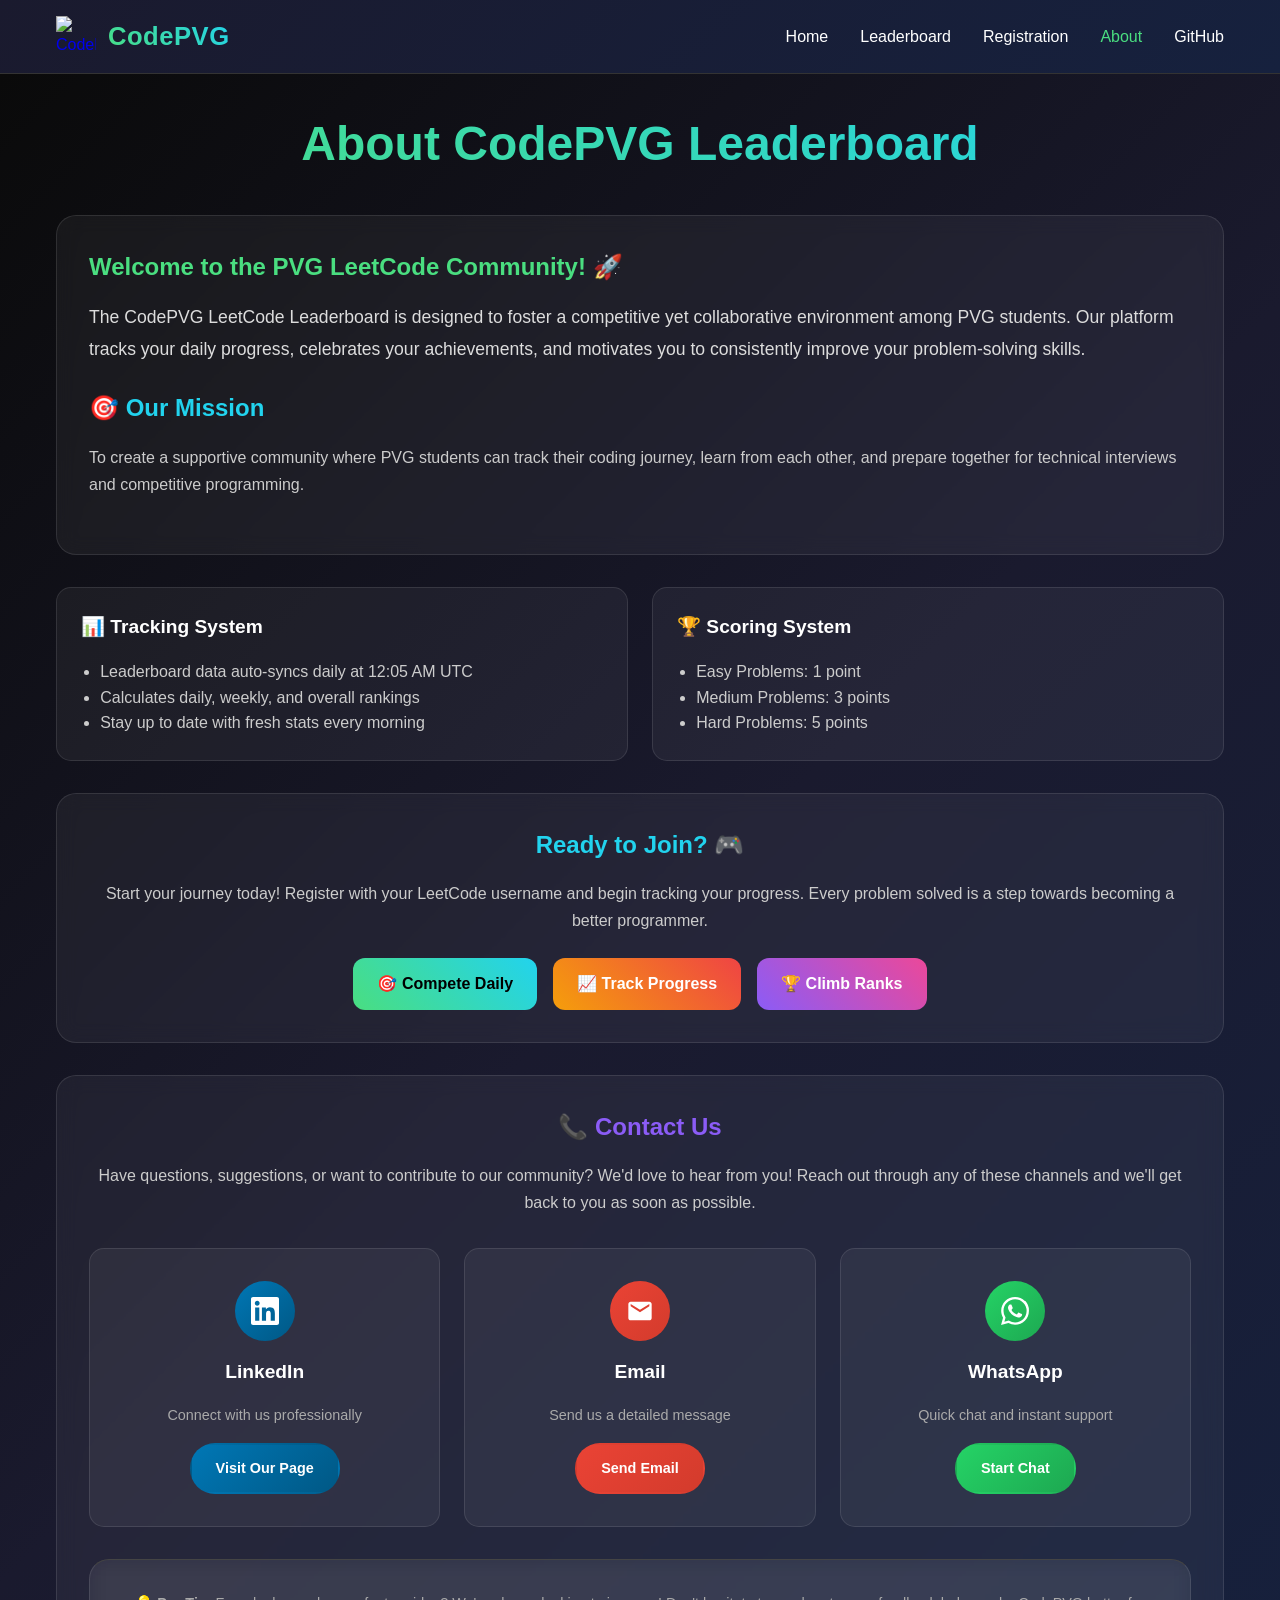
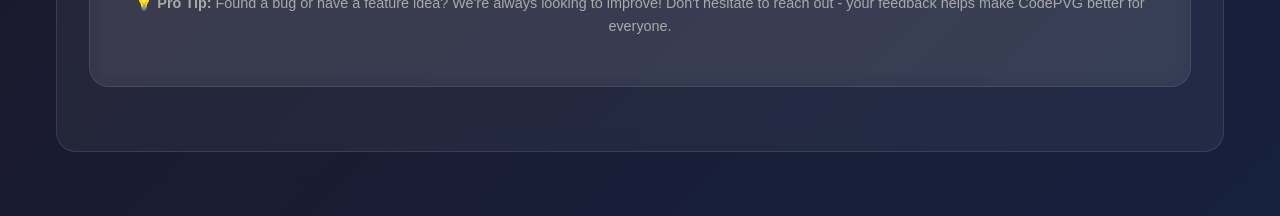
==== frontend/about.html @ daf1b3d1 "Update navbar, using reusable js block" ====
<!DOCTYPE html>
<html lang="en">
<head>
    <meta charset="UTF-8">
    <meta name="viewport" content="width=device-width, initial-scale=1.0">
    <title>About - CodePVG</title>
    <link rel="stylesheet" href="styles/main.css">
    <link rel="icon" type="image/png" href="assets/logo.png">
    <script src="js/navbar.js"></script>
</head>
<body>

    <main class="page">
        <div class="container">
            <h1 class="page-title">About CodePVG Leaderboard</h1>

            <div class="content-section">
                <h2 class="section-title green">Welcome to the PVG LeetCode Community! 🚀</h2>
                
                <p style="font-size: 1.1rem; line-height: 1.8; margin-bottom: 1.5rem; color: #ddd;">
                    The CodePVG LeetCode Leaderboard is designed to foster a competitive yet collaborative 
                    environment among PVG students. Our platform tracks your daily progress, celebrates 
                    your achievements, and motivates you to consistently improve your problem-solving skills.
                </p>

                <h3 class="section-title blue">🎯 Our Mission</h3>
                
                <p style="font-size: 1rem; line-height: 1.7; margin-bottom: 1.5rem; color: #ccc;">
                    To create a supportive community where PVG students can track their coding journey, 
                    learn from each other, and prepare together for technical interviews and competitive programming.
                </p>
            </div>

            <div class="feature-grid">
                <div class="feature-card">
                    <h3 class="feature-title green">📊 Tracking System</h3>
                    <ul class="feature-list" style="padding-left: 1.2rem;">
                        <li>Leaderboard data auto-syncs daily at 12:05 AM UTC</li>
                        <li>Calculates daily, weekly, and overall rankings</li>
                        <li>Stay up to date with fresh stats every morning</li>
                    </ul>
                </div>                

                <div class="feature-card">
                    <h3 class="feature-title orange">🏆 Scoring System</h3>
                    <ul class="feature-list" style="padding-left: 1.2rem;">
                        <li>Easy Problems: 1 point</li>
                        <li>Medium Problems: 3 points</li>
                        <li>Hard Problems: 5 points</li>
                    </ul>
                </div>
            </div>

            <div class="content-section text-center">
                <h3 class="section-title blue">Ready to Join? 🎮</h3>
                
                <p style="font-size: 1rem; line-height: 1.7; margin-bottom: 1.5rem; color: #ccc;">
                    Start your journey today! Register with your LeetCode username and begin tracking 
                    your progress. Every problem solved is a step towards becoming a better programmer.
                </p>

                <div class="badges">
                    <div class="badge green">🎯 Compete Daily</div>
                    <div class="badge orange">📈 Track Progress</div>
                    <div class="badge purple">🏆 Climb Ranks</div>
                </div>
            </div>

            <div class="content-section text-center">
                <h2 class="section-title purple">📞 Contact Us</h2>
                
                <p style="font-size: 1rem; line-height: 1.7; margin-bottom: 2rem; color: #ccc;">
                    Have questions, suggestions, or want to contribute to our community? We'd love to hear from you! 
                    Reach out through any of these channels and we'll get back to you as soon as possible.
                </p>

                <div class="feature-grid">
                    <div class="feature-card contact-card">
                        <div class="contact-icon linkedin">
                            <svg width="28" height="28" viewBox="0 0 24 24" fill="currentColor">
                                <path d="M20.447 20.452h-3.554v-5.569c0-1.328-.027-3.037-1.852-3.037-1.853 0-2.136 1.445-2.136 2.939v5.667H9.351V9h3.414v1.561h.046c.477-.9 1.637-1.85 3.37-1.85 3.601 0 4.267 2.37 4.267 5.455v6.286zM5.337 7.433c-1.144 0-2.063-.926-2.063-2.065 0-1.138.92-2.063 2.063-2.063 1.14 0 2.064.925 2.064 2.063 0 1.139-.925 2.065-2.064 2.065zm1.782 13.019H3.555V9h3.564v11.452zM22.225 0H1.771C.792 0 0 .774 0 1.729v20.542C0 23.227.792 24 1.771 24h20.451C23.2 24 24 23.227 24 22.271V1.729C24 .774 23.2 0 22.222 0h.003z"/>
                            </svg>
                        </div>
                        <h3 class="feature-title">LinkedIn</h3>
                        <p class="contact-description">Connect with us professionally</p>
                        <a href="https://www.linkedin.com/company/86346857" target="_blank" rel="noopener noreferrer" class="contact-btn linkedin-btn">
                            Visit Our Page
                        </a>
                    </div>

                    <div class="feature-card contact-card">
                        <div class="contact-icon email">
                            <svg width="28" height="28" viewBox="0 0 24 24" fill="currentColor">
                                <path d="M20 4H4c-1.1 0-1.99.9-1.99 2L2 18c0 1.1.9 2 2 2h16c1.1 0 2-.9 2-2V6c0-1.1-.9-2-2-2zm0 4l-8 5-8-5V6l8 5 8-5v2z"/>
                            </svg>
                        </div>
                        <h3 class="feature-title">Email</h3>
                        <p class="contact-description">Send us a detailed message</p>
                        <a href="mailto:jagadishdrp@gmail.com" class="contact-btn email-btn">
                            Send Email
                        </a>
                    </div>

                    <div class="feature-card contact-card">
                        <div class="contact-icon whatsapp">
                            <svg width="28" height="28" viewBox="0 0 24 24" fill="currentColor">
                                <path d="M17.472 14.382c-.297-.149-1.758-.867-2.03-.967-.273-.099-.471-.148-.67.15-.197.297-.767.966-.94 1.164-.173.199-.347.223-.644.075-.297-.15-1.255-.463-2.39-1.475-.883-.788-1.48-1.761-1.653-2.059-.173-.297-.018-.458.13-.606.134-.133.298-.347.446-.52.149-.174.198-.298.298-.497.099-.198.05-.371-.025-.52-.075-.149-.669-1.612-.916-2.207-.242-.579-.487-.5-.669-.51-.173-.008-.371-.01-.57-.01-.198 0-.52.074-.792.372-.272.297-1.04 1.016-1.04 2.479 0 1.462 1.065 2.875 1.213 3.074.149.198 2.096 3.2 5.077 4.487.709.306 1.262.489 1.694.625.712.227 1.36.195 1.871.118.571-.085 1.758-.719 2.006-1.413.248-.694.248-1.289.173-1.413-.074-.124-.272-.198-.57-.347m-5.421 7.403h-.004a9.87 9.87 0 01-5.031-1.378l-.361-.214-3.741.982.998-3.648-.235-.374a9.86 9.86 0 01-1.51-5.26c.001-5.45 4.436-9.884 9.888-9.884 2.64 0 5.122 1.03 6.988 2.898a9.825 9.825 0 012.893 6.994c-.003 5.45-4.437 9.884-9.885 9.884m8.413-18.297A11.815 11.815 0 0012.05 0C5.495 0 .16 5.335.157 11.892c0 2.096.547 4.142 1.588 5.945L.057 24l6.305-1.654a11.882 11.882 0 005.683 1.448h.005c6.554 0 11.89-5.335 11.893-11.893A11.821 11.821 0 0020.893 3.488"/>
                            </svg>
                        </div>
                        <h3 class="feature-title">WhatsApp</h3>
                        <p class="contact-description">Quick chat and instant support</p>
                        <a href="https://wa.me/+919284205842" target="_blank" rel="noopener noreferrer" class="contact-btn whatsapp-btn">
                            Start Chat
                        </a>
                    </div>
                </div>

                <div class="content-section text-center" style="margin-top: 2rem; padding-top: 2rem; border-top: 1px solid #444;">
                    <p class="contact-description" style="line-height: 1.6;">
                        💡 <strong>Pro Tip:</strong> Found a bug or have a feature idea? We're always looking to improve! 
                        Don't hesitate to reach out - your feedback helps make CodePVG better for everyone.
                    </p>
                </div>
            </div>
        </div>
    </main>
    <script src="js/footer.js"></script>

</body>
</html>
---- frontend/styles/main.css ----
/* Reset and base styles */
* {
  margin: 0;
  padding: 0;
  box-sizing: border-box;
}

html,
body {
  overflow-x: hidden;
  width: 100%;
  max-width: 100vw;
}

body {
  font-family: -apple-system, BlinkMacSystemFont, 'Segoe UI', Roboto, Oxygen, Ubuntu, Cantarell, sans-serif;
  background: #0a0a0a;
  color: #fff;
  line-height: 1.6;
}

/* Animations */
@keyframes float {

  0%,
  100% {
    transform: translateY(0px) rotate(0deg);
  }

  50% {
    transform: translateY(-20px) rotate(1deg);
  }
}

@keyframes glow {

  0%,
  100% {
    box-shadow: 0 0 20px rgba(74, 222, 128, 0.3);
  }

  50% {
    box-shadow: 0 0 40px rgba(74, 222, 128, 0.6), 0 0 60px rgba(34, 211, 238, 0.3);
  }
}

@keyframes gradient {
  0% {
    background-position: 0% 50%;
  }

  50% {
    background-position: 100% 50%;
  }

  100% {
    background-position: 0% 50%;
  }
}

@keyframes scroll {
  0% {
    opacity: 1;
    transform: translateX(-50%) translateY(0);
  }

  100% {
    opacity: 0;
    transform: translateX(-50%) translateY(20px);
  }
}

/* Utility classes */
.container {
  max-width: 1200px;
  margin: 0 auto;
  padding: 0 1rem;
  width: 100%;
}

.text-center {
  text-align: center;
}

.flex {
  display: flex;
}

.flex-col {
  flex-direction: column;
}

.items-center {
  align-items: center;
}

.justify-center {
  justify-content: center;
}

.justify-between {
  justify-content: space-between;
}

.gap-1 {
  gap: 1rem;
}

.gap-2 {
  gap: 2rem;
}

.hidden {
  display: none;
}

/* Navigation */
.navbar {
  background: linear-gradient(135deg, #1a1a2e 0%, #16213e 100%);
  padding: 1rem 0;
  border-bottom: 1px solid #333;
  position: sticky;
  top: 0;
  z-index: 1000;
}

.navbar .container {
  display: flex;
  justify-content: space-between;
  align-items: center;
}

.navbar .nav-brand {
  display: flex;
  align-items: center;
  gap: 12px;
  text-decoration: none;
  transition: transform 0.3s ease;
}

.navbar .nav-brand:hover {
  transform: scale(1.02);
}

.navbar .nav-logo {
  width: 40px;
  height: 40px;
}

.navbar .nav-title {
  color: #fff;
  font-size: 1.6rem;
  font-weight: 800;
  letter-spacing: 0.5px;
  background: linear-gradient(45deg, #4ade80, #22d3ee);
  -webkit-background-clip: text;
  -webkit-text-fill-color: transparent;
  background-clip: text;
}

.navbar .nav-links {
  display: flex;
  gap: 2rem;
  list-style: none;
}

.navbar .nav-links a {
  color: #fff;
  text-decoration: none;
  font-size: 1rem;
  transition: color 0.3s ease;
}

.navbar .nav-links a:hover,
.navbar .nav-links a.active {
  color: #4ade80;
}

.mobile-menu-btn {
  display: none;
  background: transparent;
  border: none;
  color: #fff;
  cursor: pointer;
  padding: 0.5rem;
}

.mobile-menu-btn svg {
  display: block;
}

/* Hero section */
.hero {
  min-height: 100vh;
  width: 100%;
  background:
    linear-gradient(rgba(0, 0, 0, 0.7), rgba(0, 0, 0, 0.8)),
    url('https://images.unsplash.com/photo-1461749280684-dccba630e2f6?ixlib=rb-4.0.3&ixid=M3wxMjA3fDB8MHxwaG90by1wYWdlfHx8fGVufDB8fHx8fA%3D%3D&auto=format&fit=crop&w=2069&q=80');
  background-size: cover;
  background-position: center;
  background-attachment: fixed;
  position: relative;
  display: flex;
  flex-direction: column;
  justify-content: center;
  align-items: center;
  text-align: center;
  padding: 2rem 1rem;
  overflow: hidden;
}

.hero::before {
  content: '';
  position: absolute;
  top: 0;
  left: 0;
  right: 0;
  bottom: 0;
  background:
    radial-gradient(circle at 20% 80%, rgba(120, 119, 198, 0.3) 0%, transparent 50%),
    radial-gradient(circle at 80% 20%, rgba(255, 119, 198, 0.3) 0%, transparent 50%),
    radial-gradient(circle at 40% 40%, rgba(120, 219, 255, 0.3) 0%, transparent 50%);
  animation: float 6s ease-in-out infinite;
}

.hero-content {
  position: relative;
  z-index: 10;
  max-width: 1000px;
  width: 100%;
  margin: 0 auto;
}

.hero-title {
  font-size: 4rem;
  font-weight: bold;
  margin-bottom: 1rem;
  background: linear-gradient(45deg, #4ade80, #22d3ee, #a855f7);
  background-size: 300% 300%;
  -webkit-background-clip: text;
  -webkit-text-fill-color: transparent;
  background-clip: text;
  animation: gradient 3s ease infinite;
}

.hero-subtitle {
  font-size: 1.3rem;
  margin-bottom: 2rem;
  color: #e2e8f0;
  font-weight: 300;
  max-width: 600px;
  margin-left: auto;
  margin-right: auto;
  line-height: 1.6;
}

.hero-buttons {
  display: flex;
  gap: 1.5rem;
  justify-content: center;
  margin-bottom: 4rem;
  flex-wrap: wrap;
}

.btn {
  border: none;
  border-radius: 15px;
  padding: 1rem 2rem;
  font-weight: bold;
  font-size: 1.1rem;
  cursor: pointer;
  transition: all 0.3s ease;
  min-width: 200px;
  max-width: 300px;
  text-decoration: none;
  display: inline-block;
  text-align: center;
}

.btn-primary {
  background: linear-gradient(45deg, #4ade80, #22d3ee);
  color: #000;
  animation: glow 2s ease-in-out infinite;
}

.btn-primary:hover {
  transform: translateY(-3px) scale(1.05);
  box-shadow: 0 10px 40px rgba(74, 222, 128, 0.4);
}

.btn-secondary {
  background: transparent;
  border: 2px solid #4ade80;
  color: #4ade80;
}

.btn-secondary:hover {
  background: #4ade80;
  color: #000;
  transform: translateY(-3px) scale(1.05);
}

.hero-description {
  background: rgba(255, 255, 255, 0.1);
  border-radius: 20px;
  padding: 2rem;
  backdrop-filter: blur(20px);
  border: 1px solid rgba(255, 255, 255, 0.2);
  max-width: 800px;
  margin: 0 auto;
  width: 100%;
}

.hero-description p {
  font-size: 1.1rem;
  line-height: 1.8;
  color: #e2e8f0;
  margin: 0;
}

/* Page content */
.page {
  min-height: 100vh;
  background: linear-gradient(135deg, #0a0a0a 0%, #1a1a2e 50%, #16213e 100%);
  color: #fff;
  padding: 2rem 1rem;
}

.page-title {
  text-align: center;
  font-size: 3rem;
  margin-bottom: 2rem;
  font-weight: bold;
  background: linear-gradient(45deg, #4ade80, #22d3ee);
  -webkit-background-clip: text;
  -webkit-text-fill-color: transparent;
  background-clip: text;
}

/* Tabs */
.tabs {
  display: flex;
  justify-content: center;
  margin-bottom: 2rem;
  border-bottom: 1px solid #333;
  flex-wrap: nowrap;
}

.tab {
  padding: 1rem 2rem;
  background: transparent;
  border: none;
  border-bottom: 3px solid transparent;
  color: #94a3b8;
  border-radius: 10px 10px 0 0;
  font-size: 1.2rem;
  font-weight: 600;
  cursor: pointer;
  text-transform: capitalize;
  transition: color 0.25s ease, border-color 0.25s ease, background-color 0.25s ease;
}

.tab:hover {
  color: #e2e8f0;
  background: rgba(255, 255, 255, 0.03);
}

.tab.active {
  color: #4ade80;
  background: rgba(74, 222, 128, 0.08);
  box-shadow: inset 0 -3px 0 #4ade80;
}

/* Leaderboard */
.leaderboard {
  background: rgba(255, 255, 255, 0.05);
  border-radius: 12px;
  overflow: hidden;
  backdrop-filter: blur(10px);
  border: 1px solid rgba(255, 255, 255, 0.1);
}

.leaderboard-header {
  display: grid;
  grid-template-columns: 60px 1fr 180px 80px 80px 80px 100px;
  padding: 1rem 1.25rem;
  background: rgba(255, 255, 255, 0.1);
  font-weight: bold;
  font-size: 0.9rem;
  border-bottom: 1px solid rgba(255, 255, 255, 0.1);
}

.leaderboard-row {
  display: grid;
  grid-template-columns: 60px 1fr 180px 80px 80px 80px 100px;
  padding: 1rem 1.25rem;
  border-bottom: 1px solid rgba(255, 255, 255, 0.1);
  transition: background 0.3s ease;
}

.leaderboard-row:nth-child(even) {
  background: rgba(255, 255, 255, 0.02);
}

.leaderboard-row:hover {
  background: rgba(255, 255, 255, 0.1);
}

.leaderboard-row:last-child {
  border-bottom: none;
}

.rank {
  display: flex;
  align-items: center;
  font-size: 1.2rem;
  font-weight: bold;
}

.username {
  color: #22d3ee;
  font-family: monospace;
  font-size: 0.9rem;
  overflow: hidden;
  white-space: nowrap;
}

.user-link {
  text-decoration: none;
  color: inherit;
  border-bottom: 1px dashed rgba(0, 188, 212, 0.4);
  transition: all 0.2s ease;
  padding: 1px 4px;
  display: inline-block;
  max-width: 100%;
  overflow: hidden;
  text-overflow: ellipsis;
  white-space: nowrap;
  vertical-align: middle;
}

.user-link:hover {
  border-bottom: 1px solid currentColor;
  background-color: rgba(0, 188, 212, 0.1);
  border-radius: 4px;
}

.user-link:hover::after {
  content: "↗";
  font-size: 1em;
  font-weight: bold;
  margin-left: 2px;
}

.easy {
  color: #4ade80;
}

.medium {
  color: #f59e0b;
}

.hard {
  color: #ef4444;
}

.score {
  color: #fff;
  font-weight: bold;
  font-size: 1.1rem;
}

/* Mobile cards */
.mobile-cards {
  display: none;
}

.mobile-card {
  background: rgba(255, 255, 255, 0.05);
  border-radius: 12px;
  padding: 1.5rem;
  margin-bottom: 1rem;
  border: 1px solid rgba(255, 255, 255, 0.1);
}

.mobile-card-header {
  display: flex;
  justify-content: space-between;
  align-items: center;
  margin-bottom: 1rem;
}

.mobile-rank {
  font-size: 1.5rem;
  font-weight: bold;
}

.mobile-score {
  font-size: 1.2rem;
  font-weight: bold;
  color: #4ade80;
}

.mobile-name {
  font-size: 1.2rem;
  font-weight: bold;
  margin-bottom: 0.5rem;
}

.mobile-username {
  color: #22d3ee;
  font-family: monospace;
  margin-bottom: 1rem;
}

.mobile-stats {
  display: flex;
  justify-content: space-between;
}

.mobile-stat {
  text-align: center;
}

.mobile-stat-number {
  font-weight: bold;
  font-size: 1.2rem;
}

.mobile-stat-label {
  font-size: 0.8rem;
  color: #888;
}

/* Forms */
.form-container {
  display: flex;
  align-items: center;
  justify-content: center;
  min-height: 100vh;
  padding: 2rem 1rem;
}

.form-card {
  background: rgba(255, 255, 255, 0.05);
  border-radius: 20px;
  padding: 3rem;
  backdrop-filter: blur(10px);
  border: 1px solid rgba(255, 255, 255, 0.1);
  max-width: 500px;
  width: 100%;
}

.form-group {
  margin-bottom: 1.5rem;
}

.form-label {
  display: block;
  margin-bottom: 0.5rem;
  font-weight: bold;
  color: #fff;
}

.form-input {
  width: 100%;
  padding: 1rem;
  border-radius: 12px;
  border: 1px solid rgba(255, 255, 255, 0.3);
  background: rgba(255, 255, 255, 0.1);
  color: #fff;
  font-size: 1rem;
  backdrop-filter: blur(10px);
  outline: none;
  transition: border-color 0.3s ease;
}

.form-input:focus {
  border-color: #4ade80;
}

.form-input::placeholder {
  color: #aaa;
}

.form-help {
  color: #ccc;
  font-size: 0.9rem;
  margin-top: 0.5rem;
  display: block;
}

/* Success message */
.success-container {
  text-align: center;
}

.success-icon {
  font-size: 4rem;
  margin-bottom: 1rem;
}

.success-title {
  font-size: 2rem;
  margin-bottom: 1rem;
  color: #4ade80;
}

.success-message {
  font-size: 1.1rem;
  margin-bottom: 2rem;
  color: #ccc;
}

/* Content sections */
.content-section {
  background: rgba(255, 255, 255, 0.05);
  border-radius: 20px;
  padding: 2rem;
  backdrop-filter: blur(10px);
  border: 1px solid rgba(255, 255, 255, 0.1);
  margin-bottom: 2rem;
}

.section-title {
  margin-bottom: 1rem;
  font-size: 1.5rem;
}

.section-title.green {
  color: #4ade80;
}

.section-title.blue {
  color: #22d3ee;
}

.section-title.red {
  color: #ef4444;
}

.section-title.orange {
  color: #f59e0b;
}

.section-title.purple {
  color: #8b5cf6;
}

.grid-2 {
  display: grid;
  grid-template-columns: repeat(auto-fit, minmax(300px, 1fr));
  gap: 1.5rem;
}

.grid-3 {
  display: grid;
  grid-template-columns: repeat(auto-fit, minmax(250px, 1fr));
  gap: 1rem;
}

.feature-grid {
  display: grid;
  grid-template-columns: repeat(auto-fit, minmax(300px, 1fr));
  gap: 1.5rem;
  margin-bottom: 2rem;
}

.feature-card {
  background: rgba(255, 255, 255, 0.05);
  border-radius: 15px;
  padding: 1.5rem;
  border: 1px solid rgba(255, 255, 255, 0.1);
}

.feature-title {
  margin-bottom: 1rem;
  font-size: 1.2rem;
}

.feature-list {
  color: #ccc;
  line-height: 1.6;
  margin: 0;
  padding-left: 1.2rem;
}

.badges {
  display: flex;
  justify-content: center;
  flex-wrap: wrap;
  gap: 1rem;
}

.badge {
  border-radius: 12px;
  padding: 0.8rem 1.5rem;
  font-weight: bold;
}

.badge.green {
  background: linear-gradient(45deg, #4ade80, #22d3ee);
  color: #000;
}

.badge.orange {
  background: linear-gradient(45deg, #f59e0b, #ef4444);
  color: #fff;
}

.badge.purple {
  background: linear-gradient(45deg, #8b5cf6, #ec4899);
  color: #fff;
}

/* Scroll indicator */
.scroll-indicator {
  position: absolute;
  bottom: 2rem;
  left: 50%;
  transform: translateX(-50%);
  animation: float 2s ease-in-out infinite;
}

.scroll-mouse {
  width: 30px;
  height: 50px;
  border: 2px solid #4ade80;
  border-radius: 25px;
  position: relative;
}

.scroll-wheel {
  width: 4px;
  height: 8px;
  background: #4ade80;
  border-radius: 2px;
  position: absolute;
  top: 8px;
  left: 50%;
  transform: translateX(-50%);
  animation: scroll 2s ease-in-out infinite;
}

/* Contact Section */
.contact-card {
  text-align: center;
  padding: 2rem 1.5rem;
  transition: transform 0.3s ease, box-shadow 0.3s ease;
}

.contact-card:hover {
  transform: translateY(-5px);
  box-shadow: 0 10px 25px rgba(0, 0, 0, 0.3);
}

.contact-icon {
  width: 60px;
  height: 60px;
  border-radius: 50%;
  display: flex;
  align-items: center;
  justify-content: center;
  margin: 0 auto 1rem;
  transition: transform 0.3s ease;
}

.contact-icon.linkedin {
  background: linear-gradient(135deg, #0077b5, #005885);
  color: white;
}

.contact-icon.email {
  background: linear-gradient(135deg, #ea4335, #d33b2c);
  color: white;
}

.contact-icon.whatsapp {
  background: linear-gradient(135deg, #25d366, #1da851);
  color: white;
}

.contact-card:hover .contact-icon {
  transform: scale(1.1) rotate(5deg);
}

.contact-btn {
  display: inline-block;
  padding: 0.75rem 1.5rem;
  border-radius: 25px;
  text-decoration: none;
  font-weight: 600;
  font-size: 0.9rem;
  transition: all 0.3s ease;
  border: 2px solid transparent;
  color: white;
}

.linkedin-btn {
  background: linear-gradient(135deg, #0077b5, #005885);
}

.linkedin-btn:hover {
  background: linear-gradient(135deg, #005885, #004a6b);
  transform: translateY(-2px);
  box-shadow: 0 5px 15px rgba(0, 119, 181, 0.4);
}

.email-btn {
  background: linear-gradient(135deg, #ea4335, #d33b2c);
}

.email-btn:hover {
  background: linear-gradient(135deg, #d33b2c, #b52d20);
  transform: translateY(-2px);
  box-shadow: 0 5px 15px rgba(234, 67, 53, 0.4);
}

.whatsapp-btn {
  background: linear-gradient(135deg, #25d366, #1da851);
}

.whatsapp-btn:hover {
  background: linear-gradient(135deg, #1da851, #128c3c);
  transform: translateY(-2px);
  box-shadow: 0 5px 15px rgba(37, 211, 102, 0.4);
}

.contact-description {
  color: #aaa;
  margin-bottom: 1rem;
  font-size: 0.9rem;
}

/* Mobile responsiveness */
@media (max-width: 768px) {
  .hero-title {
    font-size: 2.5rem;
  }

  .hero-subtitle {
    font-size: 1rem;
    margin-bottom: 1.5rem;
  }

  .hero-buttons {
    flex-direction: column;
    width: 100%;
    align-items: center;
  }

  .btn {
    width: 100%;
    max-width: 300px;
  }

  .hero-description {
    padding: 1.5rem;
  }

  .hero-description p {
    font-size: 1rem;
  }

  .navbar .container {
    flex-wrap: wrap;
  }

  .mobile-menu-btn {
    display: block;
    margin-left: auto;
  }

  .navbar .nav-links {
    display: none;
    flex-direction: column;
    width: 100%;
    text-align: center;
    padding-top: 1rem;
    gap: 1rem;
  }

  .navbar .nav-links.active {
    display: flex;
  }

  .leaderboard-header,
  .leaderboard-row {
    display: none;
  }

  .mobile-cards {
    display: block;
  }

  .tabs {
    flex-wrap: wrap;
  }

  .tab {
    padding: 0.75rem 1rem;
    font-size: 0.9rem;
  }

  .page-title {
    font-size: 2rem;
  }

  .form-card {
    padding: 2rem;
  }

  .feature-grid {
    grid-template-columns: 1fr;
    gap: 1.5rem;
  }

  .contact-card {
    padding: 1.5rem 1rem;
  }

  .contact-icon {
    width: 50px;
    height: 50px;
  }
}

@media (max-width: 480px) {
  .hero-title {
    font-size: 2rem;
  }

  .hero-subtitle {
    font-size: 0.9rem;
  }

  .hero-buttons {
    margin-bottom: 2rem;
  }

  .hero-description {
    padding: 1rem;
  }

  .btn {
    padding: 0.8rem 1.5rem;
    font-size: 1rem;
  }

  .page-title {
    font-size: 1.5rem;
  }

  .form-card {
    padding: 1.5rem;
  }

  .container {
    padding: 0 0.5rem;
  }
}

/* Hiding scrollbar */
html,
body {
  scrollbar-width: none;
  /* Firefox */
  -ms-overflow-style: none;
  /* IE and Edge */
}

html::-webkit-scrollbar,
body::-webkit-scrollbar {
  display: none;
  /* Chrome, Safari, Opera */
}

/* footer styles */
.footer {
  width: 100%;
  padding: 50px 20px 20px;
  background: #0f172a;
  border-top: 1px solid rgba(255, 255, 255, 0.08);
  font-family: 'Poppins', sans-serif;
  position: relative;
}

.footer-container {
  max-width: 1200px;
  margin: auto;
  display: grid;
  grid-template-columns: 3fr 1fr 1fr 1.5fr;
  gap: 40px;
}

.footer-section.brand {
  justify-self: start;
  padding-right: 40px;
  margin-right: 40px;
}

.footer-section:nth-child(2),
.footer-section:nth-child(3),
.footer-section:nth-child(4) {
  justify-self: start;
}

.brand-row {
  display: flex;
  align-items: center;
  gap: 10px;
}

.footer-logo {
  width: 38px;
  height: 38px;
}

.brand-row h2 {
  margin: 0;
  color: #e5e7eb;
}

.footer-desc {
  margin-top: 10px;
  font-size: 14px;
  color: #9ca3af;
  line-height: 1.5;
}

.affiliation {
  margin-top: 8px;
  font-size: 13px;
  color: #6b7280;
}

.affiliation a {
  color: #60a5fa;
  text-decoration: none;
}

.footer-section h3 {
  color: #e5e7eb;
  margin-bottom: 10px;
  font-size: 15px;
}

.footer-section ul {
  list-style: none;
  padding: 0;
}

.footer-section ul li {
  margin: 7px 0;
}

.footer-section a:hover {
  color: #ffffff;
}

.footer-bottom {
  border-top: 1px solid rgba(255, 255, 255, 0.08);
  margin-top: 30px;
  padding-top: 15px;
  text-align: center;
  color: #6b7280;
  font-size: 13px;
}

.footer-credit {
  margin-top: 5px;
}

.footer-link {
  color: #9ca3af;
  text-decoration: underline;
  transition: color 0.3s ease;
}

.footer-link:hover {
  color: #ffffff;
}

.footer::before {
  content: "";
  position: absolute;
  top: 0;
  left: 0;
  height: 2px;
  width: 100%;
  background: linear-gradient(90deg, #22c55e, #38bdf8, #a78bfa);
  opacity: 0.85;
}

.footer-section a {
  color: #9ca3af;
  text-decoration: none;
  font-size: 14px;
  position: relative;
  transition: all 0.3s ease;
}

.footer-section a:hover {
  color: #ffffff;
}

.footer-section a::after {
  content: "";
  position: absolute;
  left: 0;
  bottom: -3px;
  width: 0%;
  height: 2px;
  background: linear-gradient(90deg, #22c55e, #38bdf8);
  transition: width 0.3s ease;
}

.footer-section a:hover::after {
  width: 100%;
}

/* Mobile Responsiveness */
@media (max-width: 900px) {
  .footer-container {
    grid-template-columns: 1fr;
    gap: 40px;
    text-align: center;
  }

  .footer-section.brand {
    grid-column: 1 / -1;
    padding-right: 0;
    margin-right: 0;
    justify-self: center;
  }

  .brand-row {
    justify-content: center;
  }

  .footer-section:nth-child(2),
  .footer-section:nth-child(3),
  .footer-section:nth-child(4) {
    grid-column: 1 / -1;
    justify-self: center;
  }
}
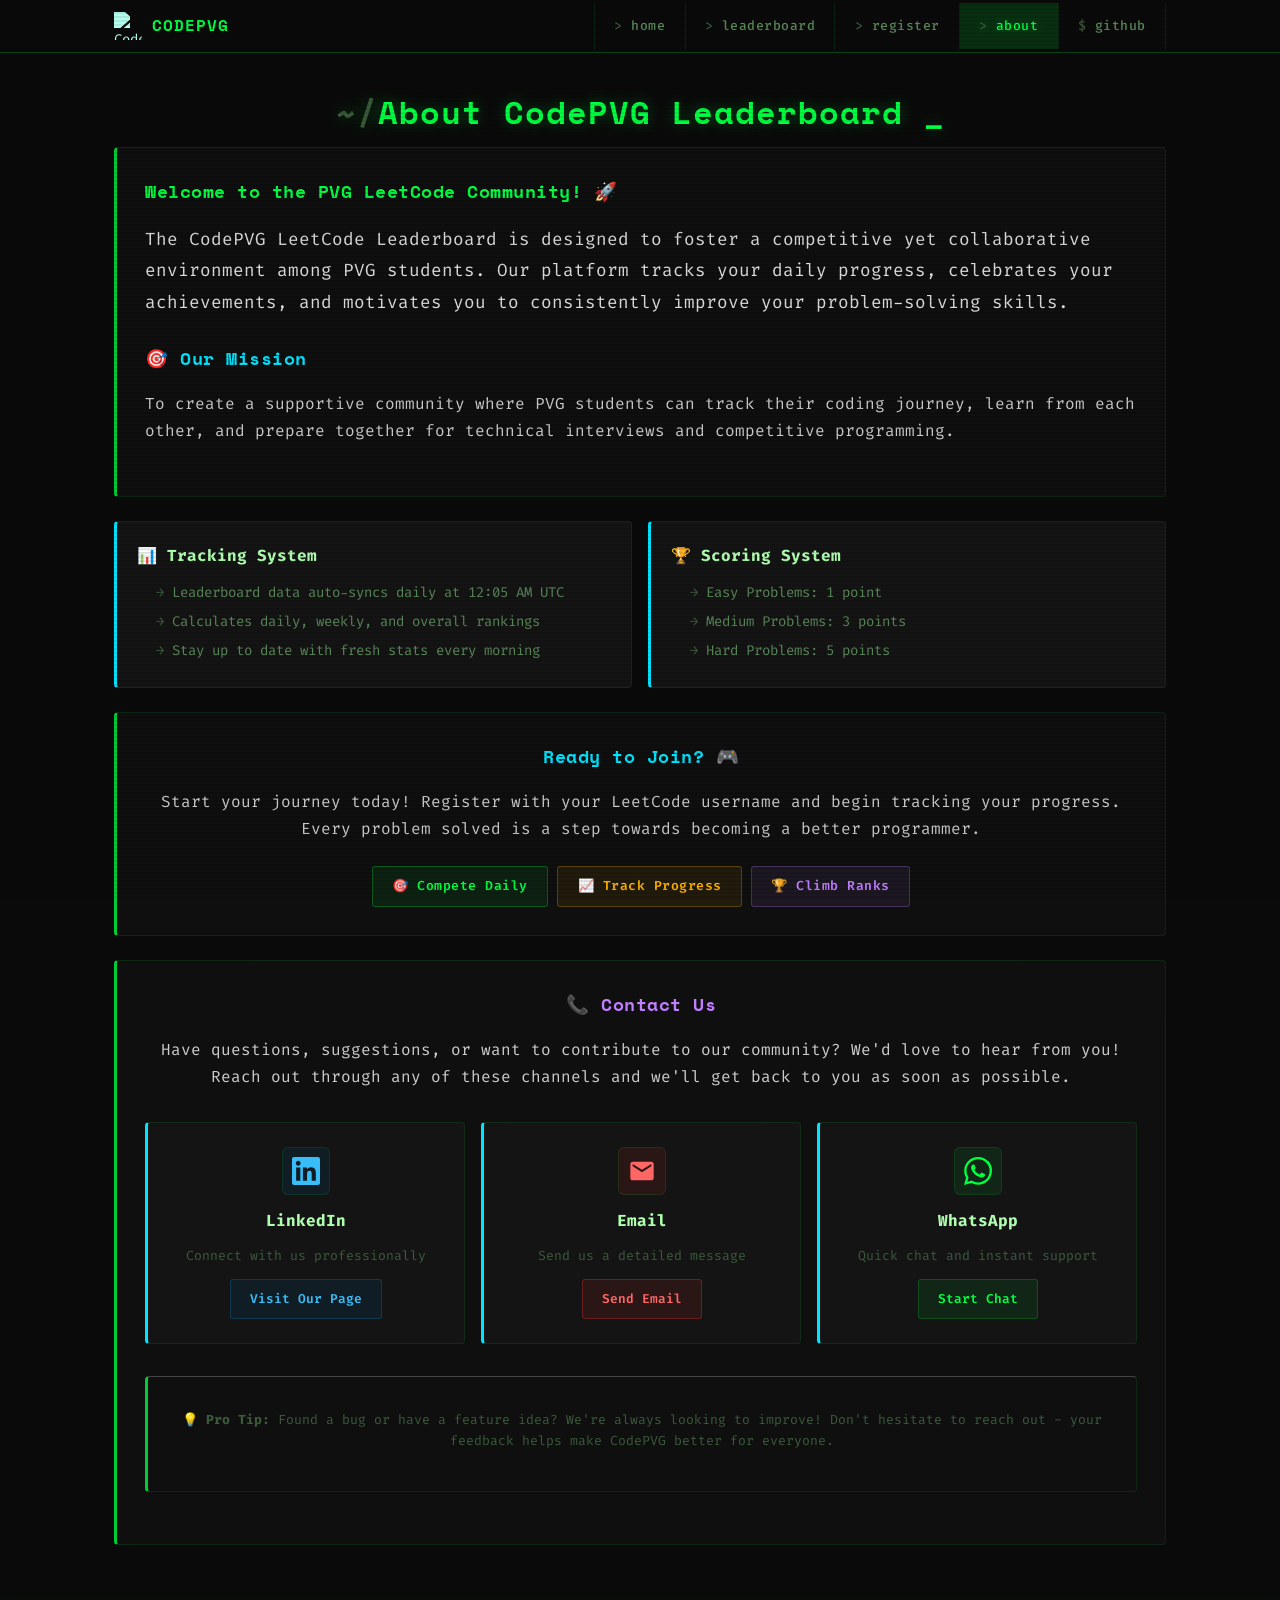
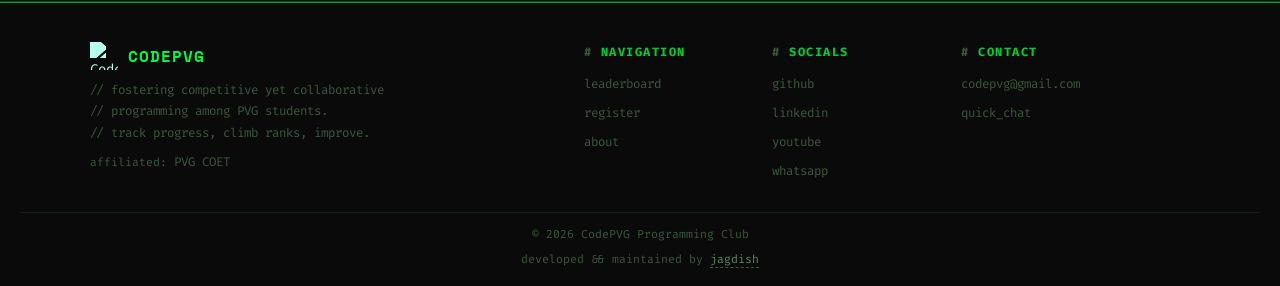
==== commit ede030a7: "Frontend overhaul, terminal style" ====
--- a/frontend/about.html
+++ b/frontend/about.html
@@ -3,7 +3,10 @@
 <head>
     <meta charset="UTF-8">
     <meta name="viewport" content="width=device-width, initial-scale=1.0">
-    <title>About - CodePVG</title>
+    <title>about — CodePVG</title>
+    <link rel="preconnect" href="https://fonts.googleapis.com">
+    <link rel="preconnect" href="https://fonts.gstatic.com" crossorigin>
+    <link href="https://fonts.googleapis.com/css2?family=Fira+Code:wght@400;500;600;700&family=Space+Mono:wght@400;700&display=swap" rel="stylesheet">
     <link rel="stylesheet" href="styles/main.css">
     <link rel="icon" type="image/png" href="assets/logo.png">
     <script src="js/navbar.js"></script>
--- a/frontend/styles/main.css
+++ b/frontend/styles/main.css
@@ -1,124 +1,173 @@
-/* Reset and base styles */
+/* ============================================
+   CodePVG Leaderboard — Terminal / CRT Theme
+   ============================================ */
+
+@import url('https://fonts.googleapis.com/css2?family=Fira+Code:wght@400;500;600;700&family=Space+Mono:wght@400;700&display=swap');
+
+:root {
+  --bg:          #0a0a0a;
+  --bg-surface:  #0f0f0f;
+  --bg-raised:   #141414;
+  --green:       #00ff41;
+  --green-dim:   #00cc33;
+  --green-muted: rgba(0, 255, 65, 0.15);
+  --amber:       #ffb000;
+  --amber-dim:   #cc8e00;
+  --amber-muted: rgba(255, 176, 0, 0.12);
+  --red:         #ff3333;
+  --cyan:        #00e5ff;
+  --violet:      #bf7fff;
+  --text:        #b0ffb0;
+  --text-dim:    #5a8a5a;
+  --text-muted:  #3a5a3a;
+  --border:      rgba(0, 255, 65, 0.1);
+  --border-bright: rgba(0, 255, 65, 0.25);
+}
+
+/* ── Reset ── */
 * {
   margin: 0;
   padding: 0;
   box-sizing: border-box;
 }
 
-html,
-body {
+html, body {
   overflow-x: hidden;
   width: 100%;
   max-width: 100vw;
 }
 
 body {
-  font-family: -apple-system, BlinkMacSystemFont, 'Segoe UI', Roboto, Oxygen, Ubuntu, Cantarell, sans-serif;
-  background: #0a0a0a;
-  color: #fff;
-  line-height: 1.6;
-}
-
-/* Animations */
-@keyframes float {
-
-  0%,
-  100% {
-    transform: translateY(0px) rotate(0deg);
-  }
-
-  50% {
-    transform: translateY(-20px) rotate(1deg);
-  }
-}
-
-@keyframes glow {
-
-  0%,
-  100% {
-    box-shadow: 0 0 20px rgba(74, 222, 128, 0.3);
-  }
-
-  50% {
-    box-shadow: 0 0 40px rgba(74, 222, 128, 0.6), 0 0 60px rgba(34, 211, 238, 0.3);
-  }
+  font-family: 'Fira Code', 'Courier New', monospace;
+  background: var(--bg);
+  color: var(--text);
+  line-height: 1.7;
+  font-size: 14px;
+}
+
+/* ── CRT Scanline Overlay ── */
+body::after {
+  content: '';
+  position: fixed;
+  inset: 0;
+  pointer-events: none;
+  z-index: 9999;
+  background: repeating-linear-gradient(
+    0deg,
+    transparent,
+    transparent 2px,
+    rgba(0, 0, 0, 0.08) 2px,
+    rgba(0, 0, 0, 0.08) 4px
+  );
+}
+
+/* ── Animations ── */
+@keyframes blink {
+  0%, 100% { opacity: 1; }
+  50%      { opacity: 0; }
+}
+
+@keyframes typing {
+  from { width: 0; }
+  to   { width: 100%; }
+}
+
+@keyframes fadeIn {
+  from { opacity: 0; transform: translateY(8px); }
+  to   { opacity: 1; transform: translateY(0); }
 }
 
 @keyframes gradient {
-  0% {
-    background-position: 0% 50%;
-  }
-
-  50% {
-    background-position: 100% 50%;
-  }
-
-  100% {
-    background-position: 0% 50%;
-  }
-}
-
-@keyframes scroll {
-  0% {
-    opacity: 1;
-    transform: translateX(-50%) translateY(0);
-  }
-
-  100% {
-    opacity: 0;
-    transform: translateX(-50%) translateY(20px);
-  }
-}
-
-/* Utility classes */
+  0%   { background-position: 0% 50%; }
+  50%  { background-position: 100% 50%; }
+  100% { background-position: 0% 50%; }
+}
+
+@keyframes flicker {
+  0%   { opacity: 0.97; }
+  5%   { opacity: 1; }
+  10%  { opacity: 0.98; }
+  15%  { opacity: 1; }
+  100% { opacity: 1; }
+}
+
+@keyframes glow-pulse {
+  0%, 100% { text-shadow: 0 0 10px rgba(0, 255, 65, 0.5), 0 0 20px rgba(0, 255, 65, 0.2); }
+  50%      { text-shadow: 0 0 20px rgba(0, 255, 65, 0.8), 0 0 40px rgba(0, 255, 65, 0.4); }
+}
+
+@keyframes matrixRain {
+  0%   { transform: translateY(-100%); opacity: 1; }
+  100% { transform: translateY(100vh); opacity: 0; }
+}
+
+/* ── Utility ── */
 .container {
-  max-width: 1200px;
+  max-width: 1100px;
   margin: 0 auto;
-  padding: 0 1rem;
+  padding: 0 1.5rem;
   width: 100%;
 }
 
-.text-center {
-  text-align: center;
-}
-
-.flex {
-  display: flex;
-}
-
-.flex-col {
-  flex-direction: column;
-}
-
-.items-center {
+.text-center { text-align: center; }
+.flex        { display: flex; }
+.flex-col    { flex-direction: column; }
+.items-center   { align-items: center; }
+.justify-center { justify-content: center; }
+.justify-between { justify-content: space-between; }
+.gap-1 { gap: 1rem; }
+.gap-2 { gap: 2rem; }
+.hidden { display: none; }
+
+/* ── Terminal Window ── */
+.terminal-window {
+  background: var(--bg-surface);
+  border: 1px solid var(--border-bright);
+  border-radius: 8px;
+  overflow: hidden;
+  box-shadow: 0 0 30px rgba(0, 255, 65, 0.05), inset 0 0 60px rgba(0, 255, 65, 0.02);
+}
+
+.terminal-header {
+  background: var(--bg-raised);
+  padding: 0.5rem 1rem;
+  display: flex;
   align-items: center;
-}
-
-.justify-center {
-  justify-content: center;
-}
-
-.justify-between {
-  justify-content: space-between;
-}
-
-.gap-1 {
-  gap: 1rem;
-}
-
-.gap-2 {
-  gap: 2rem;
-}
-
-.hidden {
-  display: none;
-}
-
-/* Navigation */
+  gap: 8px;
+  border-bottom: 1px solid var(--border);
+  font-size: 0.75rem;
+  color: var(--text-dim);
+}
+
+.terminal-dots {
+  display: flex;
+  gap: 6px;
+}
+
+.terminal-dot {
+  width: 10px;
+  height: 10px;
+  border-radius: 50%;
+}
+
+.terminal-dot.red    { background: #ff5f57; }
+.terminal-dot.yellow { background: #febc2e; }
+.terminal-dot.green  { background: #28c840; }
+
+.terminal-title {
+  margin-left: 8px;
+  font-family: 'Space Mono', monospace;
+}
+
+.terminal-body {
+  padding: 1.5rem;
+}
+
+/* ── Navigation ── */
 .navbar {
-  background: linear-gradient(135deg, #1a1a2e 0%, #16213e 100%);
-  padding: 1rem 0;
-  border-bottom: 1px solid #333;
+  background: var(--bg);
+  padding: 0;
+  border-bottom: 1px solid var(--border-bright);
   position: sticky;
   top: 0;
   z-index: 1000;
@@ -133,277 +182,370 @@
 .navbar .nav-brand {
   display: flex;
   align-items: center;
-  gap: 12px;
+  gap: 10px;
   text-decoration: none;
-  transition: transform 0.3s ease;
-}
-
-.navbar .nav-brand:hover {
-  transform: scale(1.02);
+  padding: 0.75rem 0;
+}
+
+.navbar .nav-brand:hover .nav-title {
+  text-shadow: 0 0 12px rgba(0, 255, 65, 0.6);
 }
 
 .navbar .nav-logo {
-  width: 40px;
-  height: 40px;
+  width: 28px;
+  height: 28px;
+  filter: brightness(0) invert(1) sepia(1) saturate(5) hue-rotate(85deg);
 }
 
 .navbar .nav-title {
-  color: #fff;
-  font-size: 1.6rem;
-  font-weight: 800;
+  font-family: 'Space Mono', monospace;
+  font-size: 1rem;
+  font-weight: 700;
+  color: var(--green);
+  letter-spacing: 1px;
+  transition: text-shadow 0.2s ease;
+}
+
+.navbar .nav-links {
+  display: flex;
+  gap: 0;
+  list-style: none;
+}
+
+.navbar .nav-links li {
+  border-left: 1px solid var(--border);
+}
+
+.navbar .nav-links li:last-child {
+  border-right: 1px solid var(--border);
+}
+
+.navbar .nav-links a {
+  color: var(--text-dim);
+  text-decoration: none;
+  font-size: 0.82rem;
+  font-weight: 500;
+  padding: 0.75rem 1.2rem;
+  display: block;
+  transition: all 0.15s ease;
   letter-spacing: 0.5px;
-  background: linear-gradient(45deg, #4ade80, #22d3ee);
-  -webkit-background-clip: text;
-  -webkit-text-fill-color: transparent;
-  background-clip: text;
-}
-
-.navbar .nav-links {
-  display: flex;
-  gap: 2rem;
-  list-style: none;
-}
-
-.navbar .nav-links a {
-  color: #fff;
-  text-decoration: none;
-  font-size: 1rem;
-  transition: color 0.3s ease;
-}
-
-.navbar .nav-links a:hover,
+}
+
+.navbar .nav-links a::before {
+  content: '> ';
+  color: var(--text-muted);
+}
+
+.navbar .nav-links a:hover {
+  color: var(--green);
+  background: var(--green-muted);
+}
+
 .navbar .nav-links a.active {
-  color: #4ade80;
+  color: var(--green);
+  background: var(--green-muted);
+  text-shadow: 0 0 8px rgba(0, 255, 65, 0.3);
+}
+
+.navbar .nav-links .github-link::before {
+  content: '$ ';
 }
 
 .mobile-menu-btn {
   display: none;
   background: transparent;
-  border: none;
-  color: #fff;
+  border: 1px solid var(--border-bright);
+  color: var(--green);
   cursor: pointer;
-  padding: 0.5rem;
+  padding: 0.4rem 0.6rem;
+  border-radius: 4px;
+  font-family: 'Fira Code', monospace;
+  font-size: 0.8rem;
 }
 
 .mobile-menu-btn svg {
   display: block;
 }
 
-/* Hero section */
+/* ── Hero Section ── */
 .hero {
   min-height: 100vh;
   width: 100%;
-  background:
-    linear-gradient(rgba(0, 0, 0, 0.7), rgba(0, 0, 0, 0.8)),
-    url('https://images.unsplash.com/photo-1461749280684-dccba630e2f6?ixlib=rb-4.0.3&ixid=M3wxMjA3fDB8MHxwaG90by1wYWdlfHx8fGVufDB8fHx8fA%3D%3D&auto=format&fit=crop&w=2069&q=80');
-  background-size: cover;
-  background-position: center;
-  background-attachment: fixed;
+  background: var(--bg);
   position: relative;
   display: flex;
   flex-direction: column;
   justify-content: center;
   align-items: center;
   text-align: center;
-  padding: 2rem 1rem;
+  padding: 4rem 1.5rem;
   overflow: hidden;
 }
 
+/* Matrix rain columns */
 .hero::before {
-  content: '';
+  content: '01001100 01100101 01100101 01110100 01000011 01101111 01100100 01100101';
   position: absolute;
   top: 0;
   left: 0;
   right: 0;
   bottom: 0;
-  background:
-    radial-gradient(circle at 20% 80%, rgba(120, 119, 198, 0.3) 0%, transparent 50%),
-    radial-gradient(circle at 80% 20%, rgba(255, 119, 198, 0.3) 0%, transparent 50%),
-    radial-gradient(circle at 40% 40%, rgba(120, 219, 255, 0.3) 0%, transparent 50%);
-  animation: float 6s ease-in-out infinite;
+  font-family: 'Fira Code', monospace;
+  font-size: 10px;
+  color: rgba(0, 255, 65, 0.04);
+  word-break: break-all;
+  line-height: 1.4;
+  overflow: hidden;
+  pointer-events: none;
+  padding: 20px;
 }
 
 .hero-content {
   position: relative;
   z-index: 10;
-  max-width: 1000px;
+  max-width: 800px;
   width: 100%;
   margin: 0 auto;
+  animation: fadeIn 0.8s ease-out;
 }
 
 .hero-title {
-  font-size: 4rem;
-  font-weight: bold;
-  margin-bottom: 1rem;
-  background: linear-gradient(45deg, #4ade80, #22d3ee, #a855f7);
-  background-size: 300% 300%;
-  -webkit-background-clip: text;
-  -webkit-text-fill-color: transparent;
-  background-clip: text;
-  animation: gradient 3s ease infinite;
+  font-family: 'Space Mono', monospace;
+  font-size: 3.5rem;
+  font-weight: 700;
+  line-height: 1.15;
+  margin-bottom: 1.5rem;
+  letter-spacing: -1px;
+  color: var(--green);
+  text-shadow: 0 0 30px rgba(0, 255, 65, 0.4), 0 0 60px rgba(0, 255, 65, 0.15);
+  animation: glow-pulse 4s ease-in-out infinite;
 }
 
 .hero-subtitle {
-  font-size: 1.3rem;
-  margin-bottom: 2rem;
-  color: #e2e8f0;
-  font-weight: 300;
-  max-width: 600px;
+  font-size: 1rem;
+  margin-bottom: 2.5rem;
+  color: var(--text-dim);
+  font-weight: 400;
+  max-width: 500px;
   margin-left: auto;
   margin-right: auto;
-  line-height: 1.6;
+  line-height: 1.8;
 }
 
 .hero-buttons {
   display: flex;
-  gap: 1.5rem;
+  gap: 1rem;
   justify-content: center;
-  margin-bottom: 4rem;
+  margin-bottom: 3rem;
   flex-wrap: wrap;
 }
 
 .btn {
-  border: none;
-  border-radius: 15px;
-  padding: 1rem 2rem;
-  font-weight: bold;
-  font-size: 1.1rem;
+  border: 1px solid var(--border-bright);
+  border-radius: 4px;
+  padding: 0.75rem 1.8rem;
+  font-family: 'Fira Code', monospace;
+  font-weight: 600;
+  font-size: 0.88rem;
   cursor: pointer;
-  transition: all 0.3s ease;
-  min-width: 200px;
+  transition: all 0.15s ease;
+  min-width: 180px;
   max-width: 300px;
   text-decoration: none;
   display: inline-block;
   text-align: center;
+  letter-spacing: 0.5px;
+  position: relative;
+}
+
+.btn::before {
+  content: '[ ';
+}
+
+.btn::after {
+  content: ' ]';
 }
 
 .btn-primary {
-  background: linear-gradient(45deg, #4ade80, #22d3ee);
-  color: #000;
-  animation: glow 2s ease-in-out infinite;
+  background: var(--green-muted);
+  color: var(--green);
+  border-color: var(--green-dim);
 }
 
 .btn-primary:hover {
-  transform: translateY(-3px) scale(1.05);
-  box-shadow: 0 10px 40px rgba(74, 222, 128, 0.4);
+  background: var(--green);
+  color: var(--bg);
+  box-shadow: 0 0 20px rgba(0, 255, 65, 0.3);
+  transform: translateY(-1px);
+}
+
+.btn-primary:active {
+  transform: translateY(0);
 }
 
 .btn-secondary {
   background: transparent;
-  border: 2px solid #4ade80;
-  color: #4ade80;
+  border-color: var(--amber-dim);
+  color: var(--amber);
 }
 
 .btn-secondary:hover {
-  background: #4ade80;
-  color: #000;
-  transform: translateY(-3px) scale(1.05);
+  background: var(--amber-muted);
+  box-shadow: 0 0 15px rgba(255, 176, 0, 0.2);
+  transform: translateY(-1px);
 }
 
 .hero-description {
-  background: rgba(255, 255, 255, 0.1);
-  border-radius: 20px;
-  padding: 2rem;
-  backdrop-filter: blur(20px);
-  border: 1px solid rgba(255, 255, 255, 0.2);
-  max-width: 800px;
+  background: var(--bg-surface);
+  border: 1px solid var(--border);
+  border-left: 3px solid var(--green-dim);
+  border-radius: 4px;
+  padding: 1.5rem;
+  max-width: 650px;
   margin: 0 auto;
   width: 100%;
+  text-align: left;
+}
+
+.hero-description::before {
+  content: '/* README.md */';
+  display: block;
+  color: var(--text-muted);
+  font-size: 0.75rem;
+  margin-bottom: 0.75rem;
+  font-style: italic;
 }
 
 .hero-description p {
-  font-size: 1.1rem;
-  line-height: 1.8;
-  color: #e2e8f0;
+  font-size: 0.9rem;
+  line-height: 1.9;
+  color: var(--text-dim);
   margin: 0;
 }
 
-/* Page content */
+/* ── Page Content ── */
 .page {
   min-height: 100vh;
-  background: linear-gradient(135deg, #0a0a0a 0%, #1a1a2e 50%, #16213e 100%);
-  color: #fff;
+  background: var(--bg);
+  color: var(--text);
   padding: 2rem 1rem;
+  animation: fadeIn 0.4s ease-out;
 }
 
 .page-title {
   text-align: center;
-  font-size: 3rem;
+  font-family: 'Space Mono', monospace;
+  font-size: 2rem;
+  margin-bottom: 0.5rem;
+  font-weight: 700;
+  color: var(--green);
+  text-shadow: 0 0 15px rgba(0, 255, 65, 0.3);
+  letter-spacing: 1px;
+}
+
+.page-title::before {
+  content: '~/';
+  color: var(--text-muted);
+}
+
+.page-title::after {
+  content: ' _';
+  animation: blink 1s step-end infinite;
+  color: var(--green);
+}
+
+/* ── Tabs ── */
+.tabs {
+  display: flex;
+  justify-content: center;
+  gap: 0;
+  margin-top: 1.5rem;
   margin-bottom: 2rem;
-  font-weight: bold;
-  background: linear-gradient(45deg, #4ade80, #22d3ee);
-  -webkit-background-clip: text;
-  -webkit-text-fill-color: transparent;
-  background-clip: text;
-}
-
-/* Tabs */
-.tabs {
-  display: flex;
-  justify-content: center;
-  margin-bottom: 2rem;
-  border-bottom: 1px solid #333;
+  border: 1px solid var(--border);
+  border-radius: 4px;
+  overflow: hidden;
+  width: fit-content;
+  margin-left: auto;
+  margin-right: auto;
   flex-wrap: nowrap;
 }
 
 .tab {
-  padding: 1rem 2rem;
+  padding: 0.55rem 1.4rem;
   background: transparent;
   border: none;
-  border-bottom: 3px solid transparent;
-  color: #94a3b8;
-  border-radius: 10px 10px 0 0;
-  font-size: 1.2rem;
-  font-weight: 600;
+  border-right: 1px solid var(--border);
+  color: var(--text-dim);
+  font-family: 'Fira Code', monospace;
+  font-size: 0.82rem;
+  font-weight: 500;
   cursor: pointer;
-  text-transform: capitalize;
-  transition: color 0.25s ease, border-color 0.25s ease, background-color 0.25s ease;
+  transition: all 0.15s ease;
+  text-transform: lowercase;
+}
+
+.tab:last-child {
+  border-right: none;
+}
+
+.tab::before {
+  content: './';
+  color: var(--text-muted);
 }
 
 .tab:hover {
-  color: #e2e8f0;
-  background: rgba(255, 255, 255, 0.03);
+  color: var(--text);
+  background: rgba(0, 255, 65, 0.05);
 }
 
 .tab.active {
-  color: #4ade80;
-  background: rgba(74, 222, 128, 0.08);
-  box-shadow: inset 0 -3px 0 #4ade80;
-}
-
-/* Leaderboard */
+  color: var(--bg);
+  background: var(--green);
+  font-weight: 700;
+}
+
+.tab.active::before {
+  color: var(--bg);
+}
+
+/* ── Leaderboard ── */
 .leaderboard {
-  background: rgba(255, 255, 255, 0.05);
-  border-radius: 12px;
+  background: var(--bg-surface);
+  border: 1px solid var(--border-bright);
+  border-radius: 6px;
   overflow: hidden;
-  backdrop-filter: blur(10px);
-  border: 1px solid rgba(255, 255, 255, 0.1);
+  box-shadow: 0 0 30px rgba(0, 255, 65, 0.03);
 }
 
 .leaderboard-header {
   display: grid;
-  grid-template-columns: 60px 1fr 180px 80px 80px 80px 100px;
-  padding: 1rem 1.25rem;
-  background: rgba(255, 255, 255, 0.1);
-  font-weight: bold;
-  font-size: 0.9rem;
-  border-bottom: 1px solid rgba(255, 255, 255, 0.1);
+  grid-template-columns: 55px 1fr 170px 65px 65px 65px 85px;
+  padding: 0.7rem 1.25rem;
+  background: var(--bg-raised);
+  font-weight: 700;
+  font-size: 0.72rem;
+  text-transform: uppercase;
+  letter-spacing: 1px;
+  color: var(--green-dim);
+  border-bottom: 1px solid var(--border-bright);
 }
 
 .leaderboard-row {
   display: grid;
-  grid-template-columns: 60px 1fr 180px 80px 80px 80px 100px;
-  padding: 1rem 1.25rem;
-  border-bottom: 1px solid rgba(255, 255, 255, 0.1);
-  transition: background 0.3s ease;
+  grid-template-columns: 55px 1fr 170px 65px 65px 65px 85px;
+  padding: 0.6rem 1.25rem;
+  border-bottom: 1px solid var(--border);
+  transition: background 0.1s ease;
+  align-items: center;
+  font-size: 0.88rem;
 }
 
 .leaderboard-row:nth-child(even) {
-  background: rgba(255, 255, 255, 0.02);
+  background: rgba(0, 255, 65, 0.015);
 }
 
 .leaderboard-row:hover {
-  background: rgba(255, 255, 255, 0.1);
+  background: var(--green-muted);
 }
 
 .leaderboard-row:last-child {
@@ -413,14 +555,15 @@
 .rank {
   display: flex;
   align-items: center;
-  font-size: 1.2rem;
-  font-weight: bold;
+  font-size: 1rem;
+  font-weight: 700;
+  color: var(--green);
 }
 
 .username {
-  color: #22d3ee;
-  font-family: monospace;
-  font-size: 0.9rem;
+  color: var(--cyan);
+  font-family: 'Fira Code', monospace;
+  font-size: 0.82rem;
   overflow: hidden;
   white-space: nowrap;
 }
@@ -428,8 +571,8 @@
 .user-link {
   text-decoration: none;
   color: inherit;
-  border-bottom: 1px dashed rgba(0, 188, 212, 0.4);
-  transition: all 0.2s ease;
+  border-bottom: 1px dashed rgba(0, 229, 255, 0.3);
+  transition: all 0.15s ease;
   padding: 1px 4px;
   display: inline-block;
   max-width: 100%;
@@ -440,99 +583,115 @@
 }
 
 .user-link:hover {
-  border-bottom: 1px solid currentColor;
-  background-color: rgba(0, 188, 212, 0.1);
-  border-radius: 4px;
+  border-bottom-color: var(--cyan);
+  background: rgba(0, 229, 255, 0.08);
+  border-radius: 2px;
+  color: #66f0ff;
 }
 
 .user-link:hover::after {
   content: "↗";
-  font-size: 1em;
+  font-size: 0.85em;
   font-weight: bold;
-  margin-left: 2px;
-}
-
-.easy {
-  color: #4ade80;
-}
-
-.medium {
-  color: #f59e0b;
-}
-
-.hard {
-  color: #ef4444;
-}
+  margin-left: 3px;
+}
+
+.easy   { color: #00ff41; }
+.medium { color: #ffb000; }
+.hard   { color: #ff3333; }
 
 .score {
-  color: #fff;
-  font-weight: bold;
-  font-size: 1.1rem;
-}
-
-/* Mobile cards */
+  color: var(--amber);
+  font-weight: 700;
+  font-size: 1rem;
+  text-shadow: 0 0 8px rgba(255, 176, 0, 0.4);
+}
+
+/* ── Mobile Cards ── */
 .mobile-cards {
   display: none;
 }
 
 .mobile-card {
-  background: rgba(255, 255, 255, 0.05);
-  border-radius: 12px;
-  padding: 1.5rem;
-  margin-bottom: 1rem;
-  border: 1px solid rgba(255, 255, 255, 0.1);
+  background: var(--bg-surface);
+  border: 1px solid var(--border);
+  border-left: 3px solid var(--green-dim);
+  border-radius: 4px;
+  padding: 1rem 1.25rem;
+  margin-bottom: 0.6rem;
+  transition: border-left-color 0.15s ease;
+}
+
+.mobile-card:hover {
+  border-left-color: var(--amber);
 }
 
 .mobile-card-header {
   display: flex;
   justify-content: space-between;
   align-items: center;
-  margin-bottom: 1rem;
+  margin-bottom: 0.5rem;
 }
 
 .mobile-rank {
-  font-size: 1.5rem;
-  font-weight: bold;
+  font-size: 1.2rem;
+  font-weight: 700;
+  color: var(--green);
 }
 
 .mobile-score {
-  font-size: 1.2rem;
-  font-weight: bold;
-  color: #4ade80;
+  font-size: 1rem;
+  font-weight: 700;
+  color: var(--amber);
+  text-shadow: 0 0 6px rgba(255, 176, 0, 0.3);
 }
 
 .mobile-name {
-  font-size: 1.2rem;
-  font-weight: bold;
-  margin-bottom: 0.5rem;
+  font-size: 1rem;
+  font-weight: 600;
+  margin-bottom: 0.2rem;
+  color: var(--text);
 }
 
 .mobile-username {
-  color: #22d3ee;
-  font-family: monospace;
-  margin-bottom: 1rem;
+  color: var(--cyan);
+  font-size: 0.8rem;
+  margin-bottom: 0.7rem;
+}
+
+.mobile-username::before {
+  content: '@';
+  color: var(--text-muted);
 }
 
 .mobile-stats {
   display: flex;
   justify-content: space-between;
+  background: var(--bg-raised);
+  border-radius: 4px;
+  padding: 0.5rem;
+  border: 1px solid var(--border);
 }
 
 .mobile-stat {
   text-align: center;
+  flex: 1;
 }
 
 .mobile-stat-number {
-  font-weight: bold;
-  font-size: 1.2rem;
+  font-weight: 700;
+  font-size: 1.1rem;
 }
 
 .mobile-stat-label {
-  font-size: 0.8rem;
-  color: #888;
-}
-
-/* Forms */
+  font-size: 0.65rem;
+  color: var(--text-muted);
+  text-transform: uppercase;
+  letter-spacing: 1px;
+  margin-top: 2px;
+}
+
+/* ── Forms ── */
 .form-container {
   display: flex;
   align-items: center;
@@ -542,13 +701,14 @@
 }
 
 .form-card {
-  background: rgba(255, 255, 255, 0.05);
-  border-radius: 20px;
-  padding: 3rem;
-  backdrop-filter: blur(10px);
-  border: 1px solid rgba(255, 255, 255, 0.1);
-  max-width: 500px;
+  background: var(--bg-surface);
+  border: 1px solid var(--border-bright);
+  border-radius: 6px;
+  padding: 2.5rem;
+  max-width: 480px;
   width: 100%;
+  animation: fadeIn 0.5s ease-out;
+  box-shadow: 0 0 40px rgba(0, 255, 65, 0.04);
 }
 
 .form-group {
@@ -557,95 +717,101 @@
 
 .form-label {
   display: block;
-  margin-bottom: 0.5rem;
-  font-weight: bold;
-  color: #fff;
+  margin-bottom: 0.4rem;
+  font-weight: 600;
+  color: var(--green-dim);
+  font-size: 0.85rem;
+  letter-spacing: 0.5px;
+}
+
+.form-label::before {
+  content: '$ ';
+  color: var(--text-muted);
 }
 
 .form-input {
   width: 100%;
-  padding: 1rem;
-  border-radius: 12px;
-  border: 1px solid rgba(255, 255, 255, 0.3);
-  background: rgba(255, 255, 255, 0.1);
-  color: #fff;
-  font-size: 1rem;
-  backdrop-filter: blur(10px);
+  padding: 0.75rem 1rem;
+  border-radius: 4px;
+  border: 1px solid var(--border-bright);
+  background: var(--bg);
+  color: var(--green);
+  font-family: 'Fira Code', monospace;
+  font-size: 0.9rem;
   outline: none;
-  transition: border-color 0.3s ease;
+  transition: border-color 0.15s ease, box-shadow 0.15s ease;
+  caret-color: var(--green);
 }
 
 .form-input:focus {
-  border-color: #4ade80;
+  border-color: var(--green);
+  box-shadow: 0 0 0 3px rgba(0, 255, 65, 0.08), 0 0 15px rgba(0, 255, 65, 0.1);
 }
 
 .form-input::placeholder {
-  color: #aaa;
+  color: var(--text-muted);
+  font-style: italic;
 }
 
 .form-help {
-  color: #ccc;
-  font-size: 0.9rem;
-  margin-top: 0.5rem;
+  color: var(--text-muted);
+  font-size: 0.78rem;
+  margin-top: 0.4rem;
   display: block;
 }
 
-/* Success message */
+.form-help::before {
+  content: '// ';
+  color: var(--text-muted);
+}
+
+/* ── Success Message ── */
 .success-container {
   text-align: center;
 }
 
 .success-icon {
-  font-size: 4rem;
+  font-size: 3.5rem;
   margin-bottom: 1rem;
 }
 
 .success-title {
-  font-size: 2rem;
+  font-family: 'Space Mono', monospace;
+  font-size: 1.6rem;
   margin-bottom: 1rem;
-  color: #4ade80;
+  color: var(--green);
+  text-shadow: 0 0 10px rgba(0, 255, 65, 0.3);
 }
 
 .success-message {
-  font-size: 1.1rem;
+  font-size: 0.95rem;
   margin-bottom: 2rem;
-  color: #ccc;
-}
-
-/* Content sections */
+  color: var(--text-dim);
+}
+
+/* ── Content Sections ── */
 .content-section {
-  background: rgba(255, 255, 255, 0.05);
-  border-radius: 20px;
-  padding: 2rem;
-  backdrop-filter: blur(10px);
-  border: 1px solid rgba(255, 255, 255, 0.1);
-  margin-bottom: 2rem;
+  background: var(--bg-surface);
+  border: 1px solid var(--border);
+  border-left: 3px solid var(--green-dim);
+  border-radius: 4px;
+  padding: 1.75rem;
+  margin-bottom: 1.5rem;
 }
 
 .section-title {
+  font-family: 'Space Mono', monospace;
   margin-bottom: 1rem;
-  font-size: 1.5rem;
-}
-
-.section-title.green {
-  color: #4ade80;
-}
-
-.section-title.blue {
-  color: #22d3ee;
-}
-
-.section-title.red {
-  color: #ef4444;
-}
-
-.section-title.orange {
-  color: #f59e0b;
-}
-
-.section-title.purple {
-  color: #8b5cf6;
-}
+  font-size: 1.15rem;
+  font-weight: 700;
+  letter-spacing: 0.5px;
+}
+
+.section-title.green  { color: #00ff41; }
+.section-title.blue   { color: #00e5ff; }
+.section-title.red    { color: #ff3333; }
+.section-title.orange { color: #ffb000; }
+.section-title.purple { color: #bf7fff; }
 
 .grid-2 {
   display: grid;
@@ -661,186 +827,209 @@
 
 .feature-grid {
   display: grid;
-  grid-template-columns: repeat(auto-fit, minmax(300px, 1fr));
-  gap: 1.5rem;
-  margin-bottom: 2rem;
+  grid-template-columns: repeat(auto-fit, minmax(280px, 1fr));
+  gap: 1rem;
+  margin-bottom: 1.5rem;
 }
 
 .feature-card {
-  background: rgba(255, 255, 255, 0.05);
-  border-radius: 15px;
-  padding: 1.5rem;
-  border: 1px solid rgba(255, 255, 255, 0.1);
+  background: var(--bg-raised);
+  border: 1px solid var(--border);
+  border-left: 3px solid var(--cyan);
+  border-radius: 4px;
+  padding: 1.25rem;
+  transition: border-left-color 0.15s ease;
+}
+
+.feature-card:hover {
+  border-left-color: var(--green);
 }
 
 .feature-title {
-  margin-bottom: 1rem;
-  font-size: 1.2rem;
+  margin-bottom: 0.65rem;
+  font-size: 1rem;
+  font-weight: 700;
 }
 
 .feature-list {
-  color: #ccc;
-  line-height: 1.6;
+  color: var(--text-dim);
+  line-height: 1.9;
   margin: 0;
-  padding-left: 1.2rem;
+  padding-left: 1rem;
+  list-style: none;
+}
+
+.feature-list li::before {
+  content: '→ ';
+  color: var(--text-muted);
+}
+
+.feature-list li {
+  margin-bottom: 0.15rem;
 }
 
 .badges {
   display: flex;
   justify-content: center;
   flex-wrap: wrap;
-  gap: 1rem;
+  gap: 0.6rem;
 }
 
 .badge {
-  border-radius: 12px;
-  padding: 0.8rem 1.5rem;
-  font-weight: bold;
+  border-radius: 3px;
+  padding: 0.5rem 1.2rem;
+  font-weight: 600;
+  font-size: 0.82rem;
+  letter-spacing: 0.5px;
+  border: 1px solid;
 }
 
 .badge.green {
-  background: linear-gradient(45deg, #4ade80, #22d3ee);
-  color: #000;
+  background: rgba(0, 255, 65, 0.08);
+  color: #00ff41;
+  border-color: rgba(0, 255, 65, 0.25);
 }
 
 .badge.orange {
-  background: linear-gradient(45deg, #f59e0b, #ef4444);
-  color: #fff;
+  background: rgba(255, 176, 0, 0.08);
+  color: #ffb000;
+  border-color: rgba(255, 176, 0, 0.25);
 }
 
 .badge.purple {
-  background: linear-gradient(45deg, #8b5cf6, #ec4899);
-  color: #fff;
-}
-
-/* Scroll indicator */
+  background: rgba(191, 127, 255, 0.08);
+  color: #bf7fff;
+  border-color: rgba(191, 127, 255, 0.25);
+}
+
+/* ── Scroll Indicator ── */
 .scroll-indicator {
   position: absolute;
   bottom: 2rem;
   left: 50%;
   transform: translateX(-50%);
-  animation: float 2s ease-in-out infinite;
 }
 
 .scroll-mouse {
-  width: 30px;
-  height: 50px;
-  border: 2px solid #4ade80;
-  border-radius: 25px;
+  width: 22px;
+  height: 36px;
+  border: 2px solid var(--green-dim);
+  border-radius: 12px;
   position: relative;
 }
 
 .scroll-wheel {
-  width: 4px;
-  height: 8px;
-  background: #4ade80;
+  width: 3px;
+  height: 6px;
+  background: var(--green);
   border-radius: 2px;
   position: absolute;
-  top: 8px;
+  top: 6px;
   left: 50%;
   transform: translateX(-50%);
-  animation: scroll 2s ease-in-out infinite;
-}
-
-/* Contact Section */
+  animation: blink 1.5s ease-in-out infinite;
+}
+
+/* ── Contact Section ── */
 .contact-card {
   text-align: center;
-  padding: 2rem 1.5rem;
-  transition: transform 0.3s ease, box-shadow 0.3s ease;
+  padding: 1.5rem 1.25rem;
+  border-left: 3px solid var(--cyan) !important;
+  transition: border-left-color 0.15s ease;
 }
 
 .contact-card:hover {
-  transform: translateY(-5px);
-  box-shadow: 0 10px 25px rgba(0, 0, 0, 0.3);
+  border-left-color: var(--green) !important;
 }
 
 .contact-icon {
-  width: 60px;
-  height: 60px;
-  border-radius: 50%;
+  width: 48px;
+  height: 48px;
+  border-radius: 6px;
   display: flex;
   align-items: center;
   justify-content: center;
-  margin: 0 auto 1rem;
-  transition: transform 0.3s ease;
+  margin: 0 auto 0.75rem;
+  border: 1px solid var(--border);
+  transition: border-color 0.15s ease;
 }
 
 .contact-icon.linkedin {
-  background: linear-gradient(135deg, #0077b5, #005885);
-  color: white;
+  background: rgba(0, 119, 181, 0.1);
+  color: #38bdf8;
 }
 
 .contact-icon.email {
-  background: linear-gradient(135deg, #ea4335, #d33b2c);
-  color: white;
+  background: rgba(255, 51, 51, 0.1);
+  color: #ff6666;
 }
 
 .contact-icon.whatsapp {
-  background: linear-gradient(135deg, #25d366, #1da851);
-  color: white;
+  background: rgba(0, 255, 65, 0.08);
+  color: #00ff41;
 }
 
 .contact-card:hover .contact-icon {
-  transform: scale(1.1) rotate(5deg);
+  border-color: var(--green-dim);
 }
 
 .contact-btn {
   display: inline-block;
-  padding: 0.75rem 1.5rem;
-  border-radius: 25px;
+  padding: 0.5rem 1.2rem;
+  border-radius: 3px;
   text-decoration: none;
   font-weight: 600;
-  font-size: 0.9rem;
-  transition: all 0.3s ease;
-  border: 2px solid transparent;
-  color: white;
+  font-size: 0.8rem;
+  transition: all 0.15s ease;
+  font-family: 'Fira Code', monospace;
+  border: 1px solid;
 }
 
 .linkedin-btn {
-  background: linear-gradient(135deg, #0077b5, #005885);
+  background: rgba(0, 119, 181, 0.1);
+  color: #38bdf8;
+  border-color: rgba(0, 119, 181, 0.3);
 }
 
 .linkedin-btn:hover {
-  background: linear-gradient(135deg, #005885, #004a6b);
-  transform: translateY(-2px);
-  box-shadow: 0 5px 15px rgba(0, 119, 181, 0.4);
+  background: rgba(0, 119, 181, 0.2);
 }
 
 .email-btn {
-  background: linear-gradient(135deg, #ea4335, #d33b2c);
+  background: rgba(255, 51, 51, 0.1);
+  color: #ff6666;
+  border-color: rgba(255, 51, 51, 0.3);
 }
 
 .email-btn:hover {
-  background: linear-gradient(135deg, #d33b2c, #b52d20);
-  transform: translateY(-2px);
-  box-shadow: 0 5px 15px rgba(234, 67, 53, 0.4);
+  background: rgba(255, 51, 51, 0.2);
 }
 
 .whatsapp-btn {
-  background: linear-gradient(135deg, #25d366, #1da851);
+  background: rgba(0, 255, 65, 0.08);
+  color: #00ff41;
+  border-color: rgba(0, 255, 65, 0.2);
 }
 
 .whatsapp-btn:hover {
-  background: linear-gradient(135deg, #1da851, #128c3c);
-  transform: translateY(-2px);
-  box-shadow: 0 5px 15px rgba(37, 211, 102, 0.4);
+  background: rgba(0, 255, 65, 0.15);
 }
 
 .contact-description {
-  color: #aaa;
-  margin-bottom: 1rem;
-  font-size: 0.9rem;
-}
-
-/* Mobile responsiveness */
+  color: var(--text-muted);
+  margin-bottom: 0.75rem;
+  font-size: 0.82rem;
+}
+
+/* ── Mobile Responsiveness ── */
 @media (max-width: 768px) {
   .hero-title {
-    font-size: 2.5rem;
+    font-size: 2.2rem;
   }
 
   .hero-subtitle {
-    font-size: 1rem;
-    margin-bottom: 1.5rem;
+    font-size: 0.88rem;
+    margin-bottom: 2rem;
   }
 
   .hero-buttons {
@@ -851,15 +1040,15 @@
 
   .btn {
     width: 100%;
-    max-width: 300px;
+    max-width: 260px;
   }
 
   .hero-description {
-    padding: 1.5rem;
+    padding: 1.25rem;
   }
 
   .hero-description p {
-    font-size: 1rem;
+    font-size: 0.85rem;
   }
 
   .navbar .container {
@@ -867,7 +1056,9 @@
   }
 
   .mobile-menu-btn {
-    display: block;
+    display: flex;
+    align-items: center;
+    gap: 6px;
     margin-left: auto;
   }
 
@@ -875,13 +1066,21 @@
     display: none;
     flex-direction: column;
     width: 100%;
-    text-align: center;
-    padding-top: 1rem;
-    gap: 1rem;
+    border-top: 1px solid var(--border);
   }
 
   .navbar .nav-links.active {
     display: flex;
+  }
+
+  .navbar .nav-links li {
+    border-left: none;
+    border-bottom: 1px solid var(--border);
+  }
+
+  .navbar .nav-links li:last-child {
+    border-right: none;
+    border-bottom: none;
   }
 
   .leaderboard-header,
@@ -895,43 +1094,44 @@
 
   .tabs {
     flex-wrap: wrap;
+    border-radius: 4px;
   }
 
   .tab {
-    padding: 0.75rem 1rem;
-    font-size: 0.9rem;
+    padding: 0.45rem 0.9rem;
+    font-size: 0.75rem;
   }
 
   .page-title {
-    font-size: 2rem;
+    font-size: 1.5rem;
   }
 
   .form-card {
-    padding: 2rem;
+    padding: 1.75rem;
   }
 
   .feature-grid {
     grid-template-columns: 1fr;
-    gap: 1.5rem;
+    gap: 0.75rem;
   }
 
   .contact-card {
-    padding: 1.5rem 1rem;
+    padding: 1.25rem 1rem;
   }
 
   .contact-icon {
-    width: 50px;
-    height: 50px;
+    width: 42px;
+    height: 42px;
   }
 }
 
 @media (max-width: 480px) {
   .hero-title {
-    font-size: 2rem;
+    font-size: 1.8rem;
   }
 
   .hero-subtitle {
-    font-size: 0.9rem;
+    font-size: 0.82rem;
   }
 
   .hero-buttons {
@@ -943,142 +1143,53 @@
   }
 
   .btn {
-    padding: 0.8rem 1.5rem;
-    font-size: 1rem;
+    padding: 0.65rem 1.2rem;
+    font-size: 0.82rem;
   }
 
   .page-title {
-    font-size: 1.5rem;
+    font-size: 1.2rem;
   }
 
   .form-card {
-    padding: 1.5rem;
+    padding: 1.25rem;
   }
 
   .container {
-    padding: 0 0.5rem;
-  }
-}
-
-/* Hiding scrollbar */
-html,
-body {
-  scrollbar-width: none;
-  /* Firefox */
-  -ms-overflow-style: none;
-  /* IE and Edge */
+    padding: 0 0.75rem;
+  }
+}
+
+/* ── Scrollbar ── */
+html, body {
+  scrollbar-width: thin;
+  scrollbar-color: var(--green-dim) var(--bg);
 }
 
 html::-webkit-scrollbar,
 body::-webkit-scrollbar {
-  display: none;
-  /* Chrome, Safari, Opera */
-}
-
-/* footer styles */
+  width: 5px;
+}
+
+html::-webkit-scrollbar-track,
+body::-webkit-scrollbar-track {
+  background: var(--bg);
+}
+
+html::-webkit-scrollbar-thumb,
+body::-webkit-scrollbar-thumb {
+  background: var(--green-dim);
+  border-radius: 2px;
+}
+
+/* ── Footer ── */
 .footer {
   width: 100%;
-  padding: 50px 20px 20px;
-  background: #0f172a;
-  border-top: 1px solid rgba(255, 255, 255, 0.08);
-  font-family: 'Poppins', sans-serif;
+  padding: 40px 20px 16px;
+  background: var(--bg);
+  border-top: 1px solid var(--border-bright);
+  font-family: 'Fira Code', monospace;
   position: relative;
-}
-
-.footer-container {
-  max-width: 1200px;
-  margin: auto;
-  display: grid;
-  grid-template-columns: 3fr 1fr 1fr 1.5fr;
-  gap: 40px;
-}
-
-.footer-section.brand {
-  justify-self: start;
-  padding-right: 40px;
-  margin-right: 40px;
-}
-
-.footer-section:nth-child(2),
-.footer-section:nth-child(3),
-.footer-section:nth-child(4) {
-  justify-self: start;
-}
-
-.brand-row {
-  display: flex;
-  align-items: center;
-  gap: 10px;
-}
-
-.footer-logo {
-  width: 38px;
-  height: 38px;
-}
-
-.brand-row h2 {
-  margin: 0;
-  color: #e5e7eb;
-}
-
-.footer-desc {
-  margin-top: 10px;
-  font-size: 14px;
-  color: #9ca3af;
-  line-height: 1.5;
-}
-
-.affiliation {
-  margin-top: 8px;
-  font-size: 13px;
-  color: #6b7280;
-}
-
-.affiliation a {
-  color: #60a5fa;
-  text-decoration: none;
-}
-
-.footer-section h3 {
-  color: #e5e7eb;
-  margin-bottom: 10px;
-  font-size: 15px;
-}
-
-.footer-section ul {
-  list-style: none;
-  padding: 0;
-}
-
-.footer-section ul li {
-  margin: 7px 0;
-}
-
-.footer-section a:hover {
-  color: #ffffff;
-}
-
-.footer-bottom {
-  border-top: 1px solid rgba(255, 255, 255, 0.08);
-  margin-top: 30px;
-  padding-top: 15px;
-  text-align: center;
-  color: #6b7280;
-  font-size: 13px;
-}
-
-.footer-credit {
-  margin-top: 5px;
-}
-
-.footer-link {
-  color: #9ca3af;
-  text-decoration: underline;
-  transition: color 0.3s ease;
-}
-
-.footer-link:hover {
-  color: #ffffff;
 }
 
 .footer::before {
@@ -1086,44 +1197,157 @@
   position: absolute;
   top: 0;
   left: 0;
-  height: 2px;
+  height: 1px;
   width: 100%;
-  background: linear-gradient(90deg, #22c55e, #38bdf8, #a78bfa);
-  opacity: 0.85;
+  background: var(--green);
+  opacity: 0.6;
+  box-shadow: 0 0 10px rgba(0, 255, 65, 0.4);
+}
+
+.footer-container {
+  max-width: 1100px;
+  margin: auto;
+  display: grid;
+  grid-template-columns: 3fr 1fr 1fr 1.5fr;
+  gap: 36px;
+}
+
+.footer-section.brand {
+  justify-self: start;
+  padding-right: 40px;
+  margin-right: 40px;
+}
+
+.footer-section:nth-child(2),
+.footer-section:nth-child(3),
+.footer-section:nth-child(4) {
+  justify-self: start;
+}
+
+.brand-row {
+  display: flex;
+  align-items: center;
+  gap: 10px;
+}
+
+.footer-logo {
+  width: 28px;
+  height: 28px;
+  filter: brightness(0) invert(1) sepia(1) saturate(5) hue-rotate(85deg);
+}
+
+.brand-row h2 {
+  margin: 0;
+  font-family: 'Space Mono', monospace;
+  color: var(--green);
+  font-size: 1rem;
+  font-weight: 700;
+  letter-spacing: 1px;
+}
+
+.footer-desc {
+  margin-top: 10px;
+  font-size: 0.78rem;
+  color: var(--text-muted);
+  line-height: 1.7;
+}
+
+.affiliation {
+  margin-top: 8px;
+  font-size: 0.72rem;
+  color: var(--text-muted);
+}
+
+.affiliation a {
+  color: var(--cyan);
+  text-decoration: none;
+  transition: color 0.15s ease;
+}
+
+.affiliation a:hover {
+  color: #66f0ff;
+}
+
+.footer-section h3 {
+  color: var(--green-dim);
+  margin-bottom: 10px;
+  font-size: 0.75rem;
+  font-weight: 700;
+  text-transform: uppercase;
+  letter-spacing: 1.5px;
+}
+
+.footer-section h3::before {
+  content: '# ';
+  color: var(--text-muted);
+}
+
+.footer-section ul {
+  list-style: none;
+  padding: 0;
+}
+
+.footer-section ul li {
+  margin: 5px 0;
 }
 
 .footer-section a {
-  color: #9ca3af;
+  color: var(--text-muted);
   text-decoration: none;
-  font-size: 14px;
+  font-size: 0.78rem;
   position: relative;
-  transition: all 0.3s ease;
+  transition: color 0.15s ease;
 }
 
 .footer-section a:hover {
-  color: #ffffff;
+  color: var(--green);
 }
 
 .footer-section a::after {
   content: "";
   position: absolute;
   left: 0;
-  bottom: -3px;
+  bottom: -2px;
   width: 0%;
-  height: 2px;
-  background: linear-gradient(90deg, #22c55e, #38bdf8);
-  transition: width 0.3s ease;
+  height: 1px;
+  background: var(--green);
+  transition: width 0.2s ease;
 }
 
 .footer-section a:hover::after {
   width: 100%;
 }
 
-/* Mobile Responsiveness */
+.footer-bottom {
+  border-top: 1px solid var(--border);
+  margin-top: 24px;
+  padding-top: 12px;
+  text-align: center;
+  color: var(--text-muted);
+  font-size: 0.72rem;
+}
+
+.footer-credit {
+  margin-top: 4px;
+}
+
+.footer-link {
+  color: var(--text-dim);
+  text-decoration: none;
+  border-bottom: 1px dashed var(--text-muted);
+  transition: all 0.15s ease;
+}
+
+.footer-link:hover {
+  color: var(--green);
+  border-color: var(--green);
+}
+
+/* Footer responsive */
 @media (max-width: 900px) {
   .footer-container {
     grid-template-columns: 1fr;
-    gap: 40px;
+    gap: 28px;
     text-align: center;
   }
 
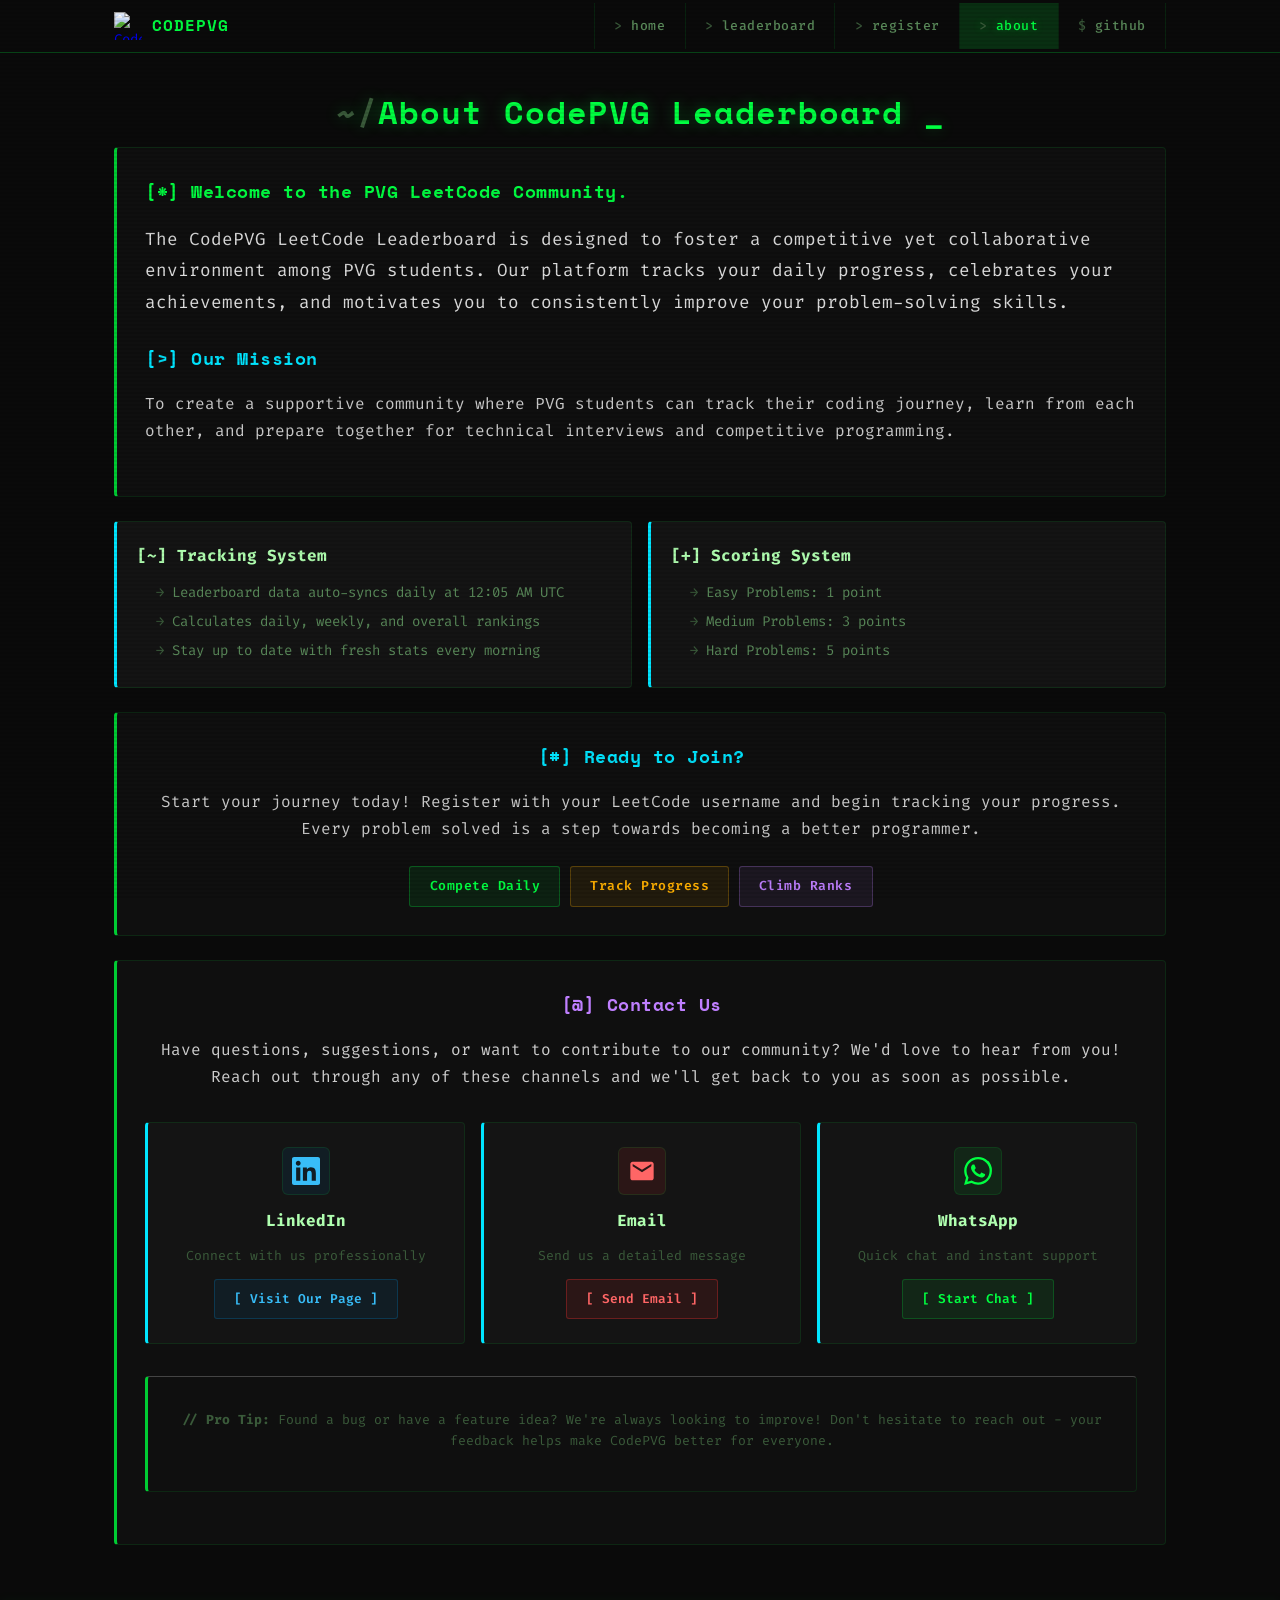
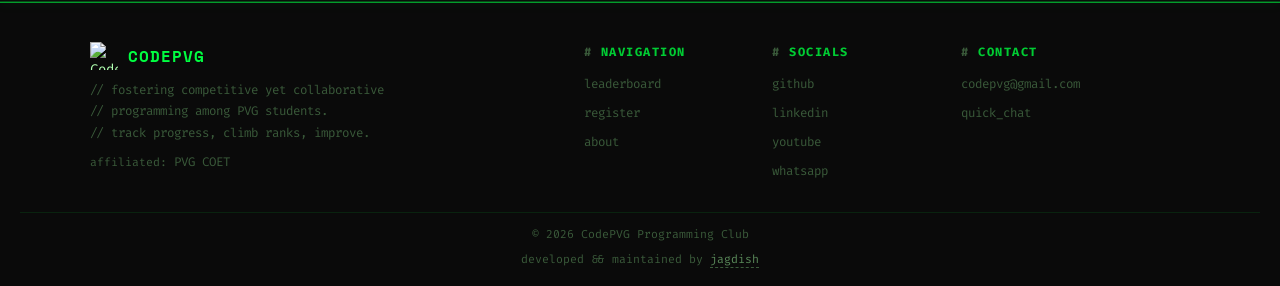
==== commit 4f1be2d0: "Minor frontend fixes" ====
--- a/frontend/about.html
+++ b/frontend/about.html
@@ -18,7 +18,7 @@
             <h1 class="page-title">About CodePVG Leaderboard</h1>
 
             <div class="content-section">
-                <h2 class="section-title green">Welcome to the PVG LeetCode Community! 🚀</h2>
+                <h2 class="section-title green">[*] Welcome to the PVG LeetCode Community.</h2>
                 
                 <p style="font-size: 1.1rem; line-height: 1.8; margin-bottom: 1.5rem; color: #ddd;">
                     The CodePVG LeetCode Leaderboard is designed to foster a competitive yet collaborative 
@@ -26,7 +26,7 @@
                     your achievements, and motivates you to consistently improve your problem-solving skills.
                 </p>
 
-                <h3 class="section-title blue">🎯 Our Mission</h3>
+                <h3 class="section-title blue">[>] Our Mission</h3>
                 
                 <p style="font-size: 1rem; line-height: 1.7; margin-bottom: 1.5rem; color: #ccc;">
                     To create a supportive community where PVG students can track their coding journey, 
@@ -36,7 +36,7 @@
 
             <div class="feature-grid">
                 <div class="feature-card">
-                    <h3 class="feature-title green">📊 Tracking System</h3>
+                    <h3 class="feature-title green">[~] Tracking System</h3>
                     <ul class="feature-list" style="padding-left: 1.2rem;">
                         <li>Leaderboard data auto-syncs daily at 12:05 AM UTC</li>
                         <li>Calculates daily, weekly, and overall rankings</li>
@@ -45,7 +45,7 @@
                 </div>                
 
                 <div class="feature-card">
-                    <h3 class="feature-title orange">🏆 Scoring System</h3>
+                    <h3 class="feature-title orange">[+] Scoring System</h3>
                     <ul class="feature-list" style="padding-left: 1.2rem;">
                         <li>Easy Problems: 1 point</li>
                         <li>Medium Problems: 3 points</li>
@@ -55,7 +55,7 @@
             </div>
 
             <div class="content-section text-center">
-                <h3 class="section-title blue">Ready to Join? 🎮</h3>
+                <h3 class="section-title blue">[#] Ready to Join?</h3>
                 
                 <p style="font-size: 1rem; line-height: 1.7; margin-bottom: 1.5rem; color: #ccc;">
                     Start your journey today! Register with your LeetCode username and begin tracking 
@@ -63,14 +63,14 @@
                 </p>
 
                 <div class="badges">
-                    <div class="badge green">🎯 Compete Daily</div>
-                    <div class="badge orange">📈 Track Progress</div>
-                    <div class="badge purple">🏆 Climb Ranks</div>
+                    <div class="badge green">Compete Daily</div>
+                    <div class="badge orange">Track Progress</div>
+                    <div class="badge purple">Climb Ranks</div>
                 </div>
             </div>
 
             <div class="content-section text-center">
-                <h2 class="section-title purple">📞 Contact Us</h2>
+                <h2 class="section-title purple">[@] Contact Us</h2>
                 
                 <p style="font-size: 1rem; line-height: 1.7; margin-bottom: 2rem; color: #ccc;">
                     Have questions, suggestions, or want to contribute to our community? We'd love to hear from you! 
@@ -120,7 +120,7 @@
 
                 <div class="content-section text-center" style="margin-top: 2rem; padding-top: 2rem; border-top: 1px solid #444;">
                     <p class="contact-description" style="line-height: 1.6;">
-                        💡 <strong>Pro Tip:</strong> Found a bug or have a feature idea? We're always looking to improve! 
+                        <strong>// Pro Tip:</strong> Found a bug or have a feature idea? We're always looking to improve! 
                         Don't hesitate to reach out - your feedback helps make CodePVG better for everyone.
                     </p>
                 </div>
--- a/frontend/styles/main.css
+++ b/frontend/styles/main.css
@@ -194,7 +194,6 @@
 .navbar .nav-logo {
   width: 28px;
   height: 28px;
-  filter: brightness(0) invert(1) sepia(1) saturate(5) hue-rotate(85deg);
 }
 
 .navbar .nav-title {
@@ -571,7 +570,7 @@
 .user-link {
   text-decoration: none;
   color: inherit;
-  border-bottom: 1px dashed rgba(0, 229, 255, 0.3);
+  border-bottom: 1px dotted var(--text-muted);
   transition: all 0.15s ease;
   padding: 1px 4px;
   display: inline-block;
@@ -583,17 +582,18 @@
 }
 
 .user-link:hover {
+  background: var(--cyan);
+  color: var(--bg);
+  border-bottom-style: solid;
   border-bottom-color: var(--cyan);
-  background: rgba(0, 229, 255, 0.08);
   border-radius: 2px;
-  color: #66f0ff;
 }
 
 .user-link:hover::after {
-  content: "↗";
-  font-size: 0.85em;
+  content: "_";
+  animation: blink 1s step-end infinite;
   font-weight: bold;
-  margin-left: 3px;
+  margin-left: 2px;
 }
 
 .easy   { color: #00ff41; }
@@ -623,7 +623,7 @@
 }
 
 .mobile-card:hover {
-  border-left-color: var(--amber);
+  border-left-color: var(--cyan);
 }
 
 .mobile-card-header {
@@ -985,6 +985,14 @@
   border: 1px solid;
 }
 
+.contact-btn::before {
+  content: '[ ';
+}
+
+.contact-btn::after {
+  content: ' ]';
+}
+
 .linkedin-btn {
   background: rgba(0, 119, 181, 0.1);
   color: #38bdf8;
@@ -1093,13 +1101,25 @@
   }
 
   .tabs {
-    flex-wrap: wrap;
+    display: grid;
+    grid-template-columns: 1fr 1fr;
+    width: 100%;
     border-radius: 4px;
+    margin: 1rem auto;
   }
 
   .tab {
-    padding: 0.45rem 0.9rem;
+    padding: 0.6rem;
     font-size: 0.75rem;
+    border-bottom: 1px solid var(--border);
+  }
+
+  .tab:nth-child(even) {
+    border-right: none;
+  }
+
+  .tab:nth-last-child(-n+2) {
+    border-bottom: none;
   }
 
   .page-title {
@@ -1233,7 +1253,6 @@
 .footer-logo {
   width: 28px;
   height: 28px;
-  filter: brightness(0) invert(1) sepia(1) saturate(5) hue-rotate(85deg);
 }
 
 .brand-row h2 {
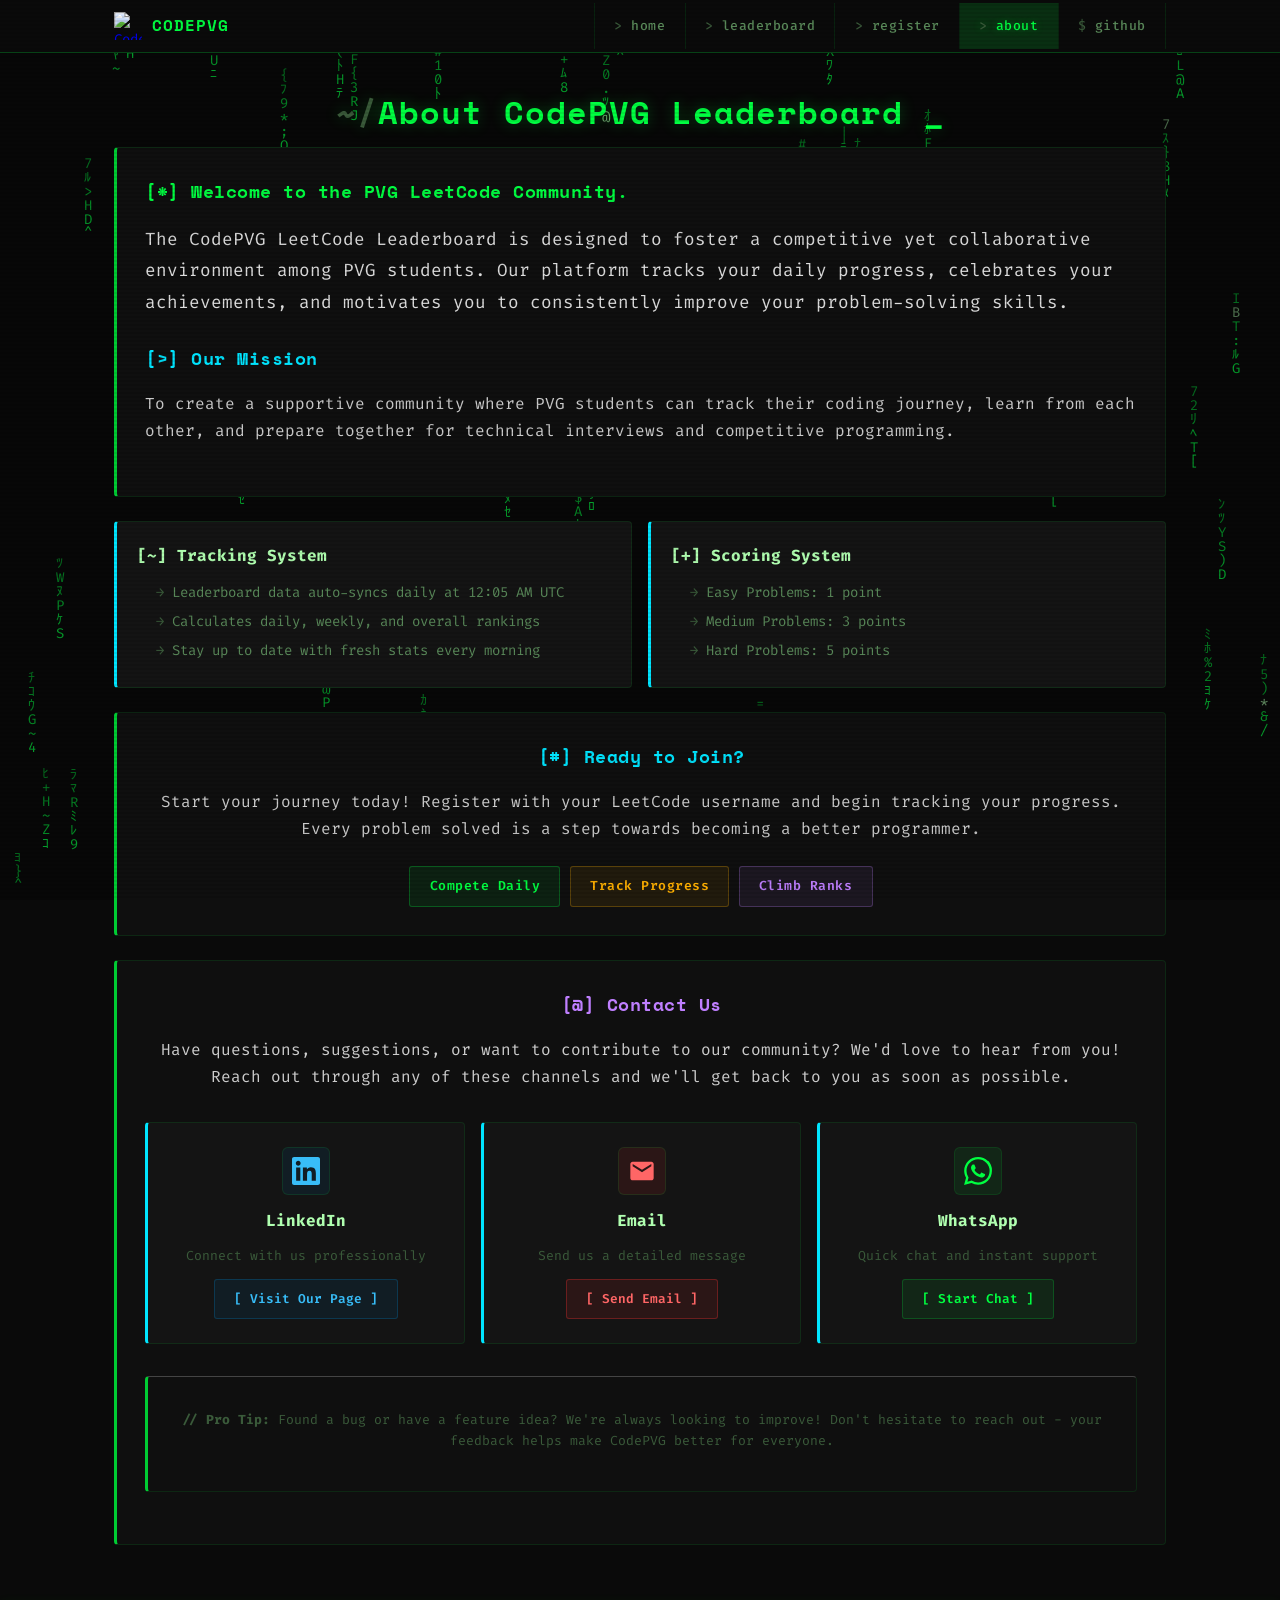
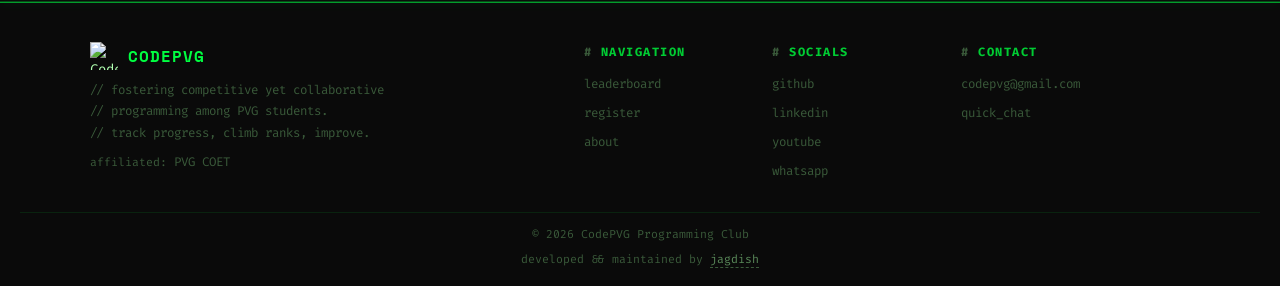
==== commit 765ab85a: "Add matrix background" ====
--- a/frontend/about.html
+++ b/frontend/about.html
@@ -12,6 +12,7 @@
     <script src="js/navbar.js"></script>
 </head>
 <body>
+    <canvas id="matrix-canvas"></canvas>
 
     <main class="page">
         <div class="container">
@@ -128,6 +129,7 @@
         </div>
     </main>
     <script src="js/footer.js"></script>
+    <script src="js/matrix.js"></script>
 
 </body>
 </html>
--- a/frontend/styles/main.css
+++ b/frontend/styles/main.css
@@ -281,22 +281,16 @@
   overflow: hidden;
 }
 
-/* Matrix rain columns */
-.hero::before {
-  content: '01001100 01100101 01100101 01110100 01000011 01101111 01100100 01100101';
-  position: absolute;
+/* Matrix Canvas Layer */
+#matrix-canvas {
+  position: fixed;
   top: 0;
   left: 0;
-  right: 0;
-  bottom: 0;
-  font-family: 'Fira Code', monospace;
-  font-size: 10px;
-  color: rgba(0, 255, 65, 0.04);
-  word-break: break-all;
-  line-height: 1.4;
-  overflow: hidden;
+  width: 100vw;
+  height: 100vh;
   pointer-events: none;
-  padding: 20px;
+  z-index: -1;
+  opacity: 0.6;
 }
 
 .hero-content {
@@ -306,6 +300,11 @@
   width: 100%;
   margin: 0 auto;
   animation: fadeIn 0.8s ease-out;
+  background: var(--bg-surface);
+  border: 1px solid var(--border-bright);
+  padding: 2.5rem;
+  border-radius: 6px;
+  box-shadow: 0 0 30px rgba(0, 255, 65, 0.05), inset 0 0 60px rgba(0, 255, 65, 0.02);
 }
 
 .hero-title {
@@ -425,7 +424,7 @@
 /* ── Page Content ── */
 .page {
   min-height: 100vh;
-  background: var(--bg);
+  background: transparent;
   color: var(--text);
   padding: 2rem 1rem;
   animation: fadeIn 0.4s ease-out;
@@ -1387,4 +1386,48 @@
     grid-column: 1 / -1;
     justify-self: center;
   }
+}
+
+/* ── Boot Sequence Overlay ── */
+.boot-overlay {
+  position: fixed;
+  inset: 0;
+  background: var(--bg);
+  z-index: 99999;
+  padding: 2rem;
+  font-family: 'Fira Code', monospace;
+  font-size: 0.95rem;
+  color: var(--text-dim);
+  overflow-y: auto;
+  display: flex;
+  justify-content: center;
+  align-items: center;
+  transition: opacity 0.4s ease-out, transform 0.4s ease-out;
+}
+
+.boot-inner {
+  width: 100%;
+  max-width: 600px;
+  display: flex;
+  flex-direction: column;
+  align-items: flex-start;
+}
+
+.boot-overlay.fade-out {
+  opacity: 0;
+  transform: scale(1.02);
+  pointer-events: none;
+}
+
+.boot-line {
+  margin-bottom: 0.2rem;
+  line-height: 1.4;
+  word-break: break-all;
+  animation: typing 0.1s steps(40, end);
+}
+
+.boot-ok {
+  color: var(--green);
+  font-weight: 700;
+  text-shadow: 0 0 5px rgba(0, 255, 65, 0.4);
 }
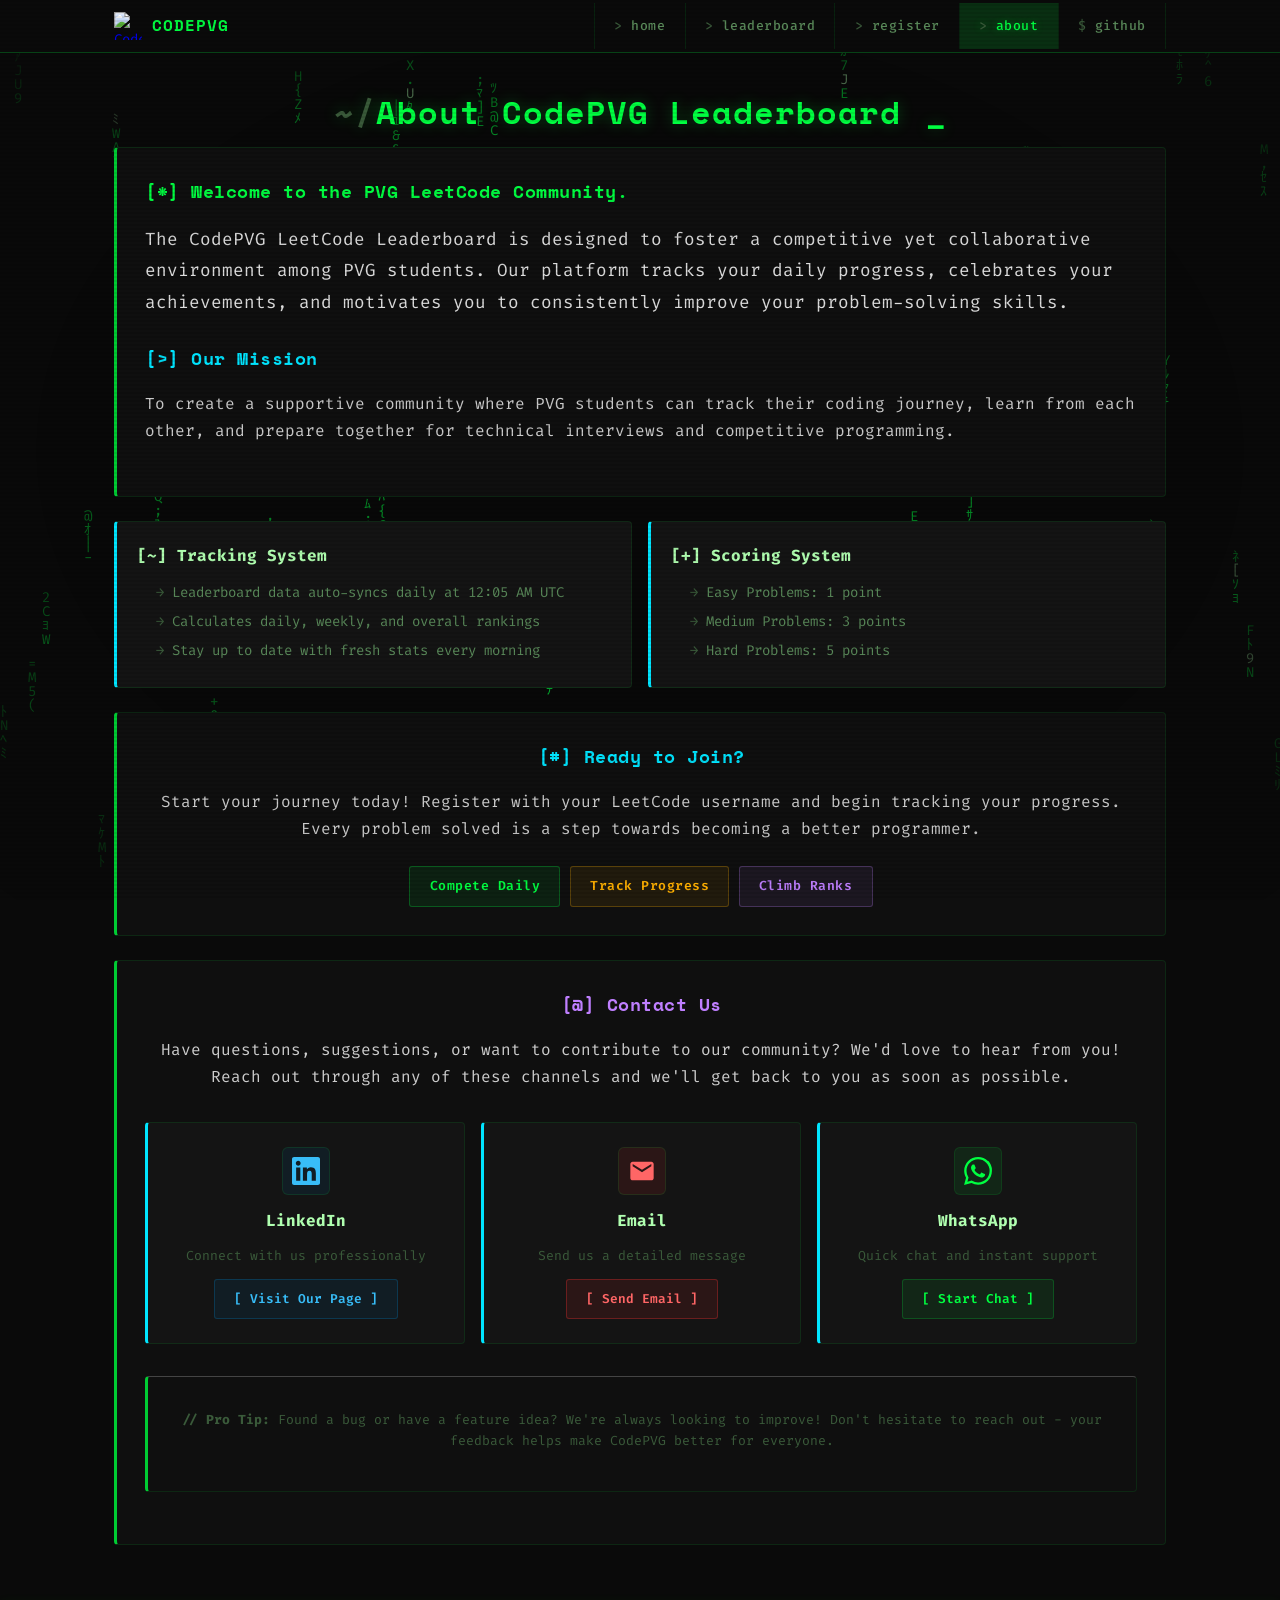
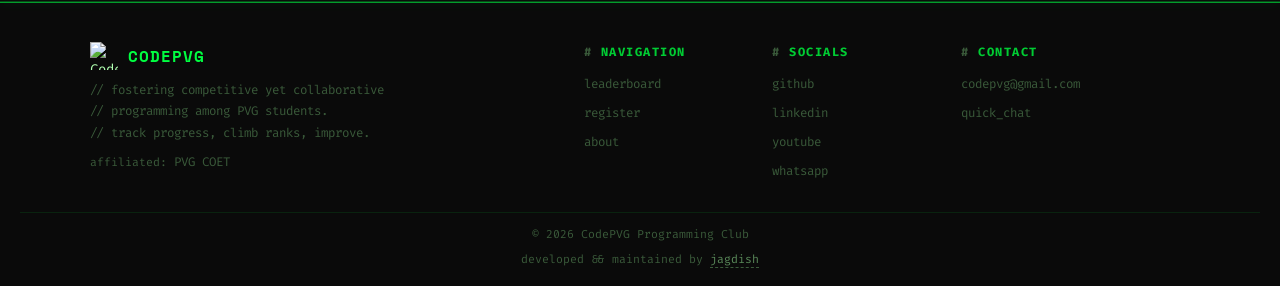
==== commit 56d351d4: "Add typing effect for titles, and redifine logs on index page" ====
--- a/frontend/about.html
+++ b/frontend/about.html
@@ -131,5 +131,6 @@
     <script src="js/footer.js"></script>
     <script src="js/matrix.js"></script>
 
+    <script src="js/terminal_ui.js"></script>
 </body>
 </html>
--- a/frontend/styles/main.css
+++ b/frontend/styles/main.css
@@ -45,6 +45,22 @@
   font-size: 14px;
 }
 
+/* ── CRT Screen Glow & Scanlines ── */
+body::before {
+  content: '';
+  position: fixed;
+  inset: 0;
+  pointer-events: none;
+  z-index: 9998;
+  background: linear-gradient(
+    rgba(18, 16, 16, 0) 50%,
+    rgba(0, 255, 65, 0.04) 50%,
+    rgba(0, 0, 0, 0) 51%
+  );
+  background-size: 100% 300%;
+  animation: crtScan 10s linear infinite;
+}
+
 /* ── CRT Scanline Overlay ── */
 body::after {
   content: '';
@@ -270,7 +286,7 @@
 .hero {
   min-height: 100vh;
   width: 100%;
-  background: var(--bg);
+  background: transparent;
   position: relative;
   display: flex;
   flex-direction: column;
@@ -290,7 +306,9 @@
   height: 100vh;
   pointer-events: none;
   z-index: -1;
-  opacity: 0.6;
+  opacity: 0.65;
+  mask-image: radial-gradient(ellipse at center, rgba(0,0,0,1) 40%, rgba(0,0,0,0) 100%);
+  -webkit-mask-image: radial-gradient(ellipse at center, rgba(0,0,0,1) 40%, rgba(0,0,0,0) 100%);
 }
 
 .hero-content {
@@ -317,6 +335,7 @@
   color: var(--green);
   text-shadow: 0 0 30px rgba(0, 255, 65, 0.4), 0 0 60px rgba(0, 255, 65, 0.15);
   animation: glow-pulse 4s ease-in-out infinite;
+  transition: all 0.25s ease;
 }
 
 .hero-subtitle {
@@ -364,6 +383,10 @@
   content: ' ]';
 }
 
+.btn:hover, .contact-btn:hover {
+  animation: glitch-anim-text 0.35s cubic-bezier(.25, .46, .45, .94) both;
+}
+
 .btn-primary {
   background: var(--green-muted);
   color: var(--green);
@@ -444,6 +467,13 @@
 .page-title::before {
   content: '~/';
   color: var(--text-muted);
+}
+
+.page-title::after {
+  content: '_';
+  color: var(--green);
+  animation: blink 1s step-end infinite;
+  margin-left: 4px;
 }
 
 .page-title::after {
@@ -747,6 +777,47 @@
   box-shadow: 0 0 0 3px rgba(0, 255, 65, 0.08), 0 0 15px rgba(0, 255, 65, 0.1);
 }
 
+/* ── Interactive Bash Form Inputs ── */
+.form-input-bash-wrapper {
+  display: flex;
+  align-items: center;
+  width: 100%;
+  padding: 0.75rem 1rem;
+  border-radius: 4px;
+  border: 1px solid var(--border-bright);
+  background: var(--bg);
+  transition: border-color 0.15s ease, box-shadow 0.15s ease;
+  cursor: text;
+}
+
+.form-input-bash-wrapper:focus-within {
+  border-color: var(--green);
+  box-shadow: 0 0 0 3px rgba(0, 255, 65, 0.08), 0 0 15px rgba(0, 255, 65, 0.1);
+}
+
+.bash-prefix {
+  color: var(--text-muted);
+  font-family: 'Fira Code', monospace;
+  white-space: pre;
+  font-size: 0.9rem;
+}
+
+.bash-suffix {
+  color: var(--text-muted);
+  font-family: 'Fira Code', monospace;
+  opacity: 0;
+  font-size: 0.9rem;
+}
+
+.form-input.bash-active {
+  border: none !important;
+  box-shadow: none !important;
+  padding: 0;
+  background: transparent;
+  flex: 1;
+  margin-left: 2px;
+}
+
 .form-input::placeholder {
   color: var(--text-muted);
   font-style: italic;
@@ -1430,4 +1501,114 @@
   color: var(--green);
   font-weight: 700;
   text-shadow: 0 0 5px rgba(0, 255, 65, 0.4);
-}+}
+
+/* ── Mock Shell & Live Feed ── */
+.mock-shell {
+  margin-top: 1.5rem;
+  text-align: left;
+}
+
+.shell-line {
+  margin-bottom: 0.75rem;
+  font-family: 'Fira Code', monospace;
+  font-size: 0.9rem;
+  color: var(--text-dim);
+}
+
+.shell-line.hidden, .shell-output.hidden {
+  display: none !important;
+}
+
+.prompt {
+  color: var(--green);
+  font-weight: 600;
+  margin-right: 8px;
+}
+
+.typing-text {
+  color: var(--cyan);
+}
+
+.shell-output {
+  margin-left: 1rem;
+  padding-left: 1rem;
+  border-left: 2px solid var(--border);
+  margin-bottom: 1.5rem;
+  opacity: 0;
+}
+
+/* ── Live Feed ── */
+.live-feed {
+  margin-top: 3rem;
+  background: rgba(0,0,0,0.4);
+  border: 1px solid var(--border);
+  border-radius: 4px;
+  overflow: hidden;
+  text-align: left;
+  opacity: 0;
+}
+
+.live-feed-header {
+  background: var(--bg);
+  padding: 0.4rem 0.8rem;
+  font-family: 'Space Mono', monospace;
+  font-size: 0.75rem;
+  color: var(--text-muted);
+  border-bottom: 1px solid var(--border);
+}
+
+.live-feed-content {
+  padding: 0.8rem;
+  height: 120px;
+  overflow-y: auto;
+  font-family: 'Fira Code', monospace;
+  font-size: 0.75rem;
+  color: var(--green-dim);
+  display: flex;
+  flex-direction: column;
+  justify-content: flex-end;
+}
+
+.feed-log-line {
+  margin-bottom: 0.3rem;
+  animation: slideUpFade 0.3s ease-out;
+}
+
+.feed-time {
+  color: var(--text-muted);
+  margin-right: 6px;
+}
+
+@keyframes slideUpFade {
+  from { opacity: 0; transform: translateY(5px); }
+  to { opacity: 1; transform: translateY(0); }
+}
+
+/* ── Glitch Effects ── */
+@keyframes glitch-anim-text {
+  0% { 
+    text-shadow: 2px 0 #ff003c, -2px 0 #00e5ff; 
+    transform: translate(2px, 2px) skewX(6deg); 
+  }
+  20% { 
+    text-shadow: -2px 0 #ff003c, 2px 0 #00e5ff; 
+    transform: translate(-2px, -1px) skewX(-6deg); 
+  }
+  40% { 
+    text-shadow: 2px 0 #ff003c, -2px 0 #00e5ff; 
+    transform: translate(1px, 2px) skewX(2deg); 
+  }
+  60% { 
+    text-shadow: -2px 0 #ff003c, 2px 0 #00e5ff; 
+    transform: translate(-1px, 1px) skewX(-2deg); 
+  }
+  80% { 
+    text-shadow: 2px 0 #ff003c, -2px 0 #00e5ff; 
+    transform: translate(2px, -2px) skewX(4deg); 
+  }
+  100% { 
+    text-shadow: none; 
+    transform: translate(0, 0) skewX(0deg); 
+  }
+}
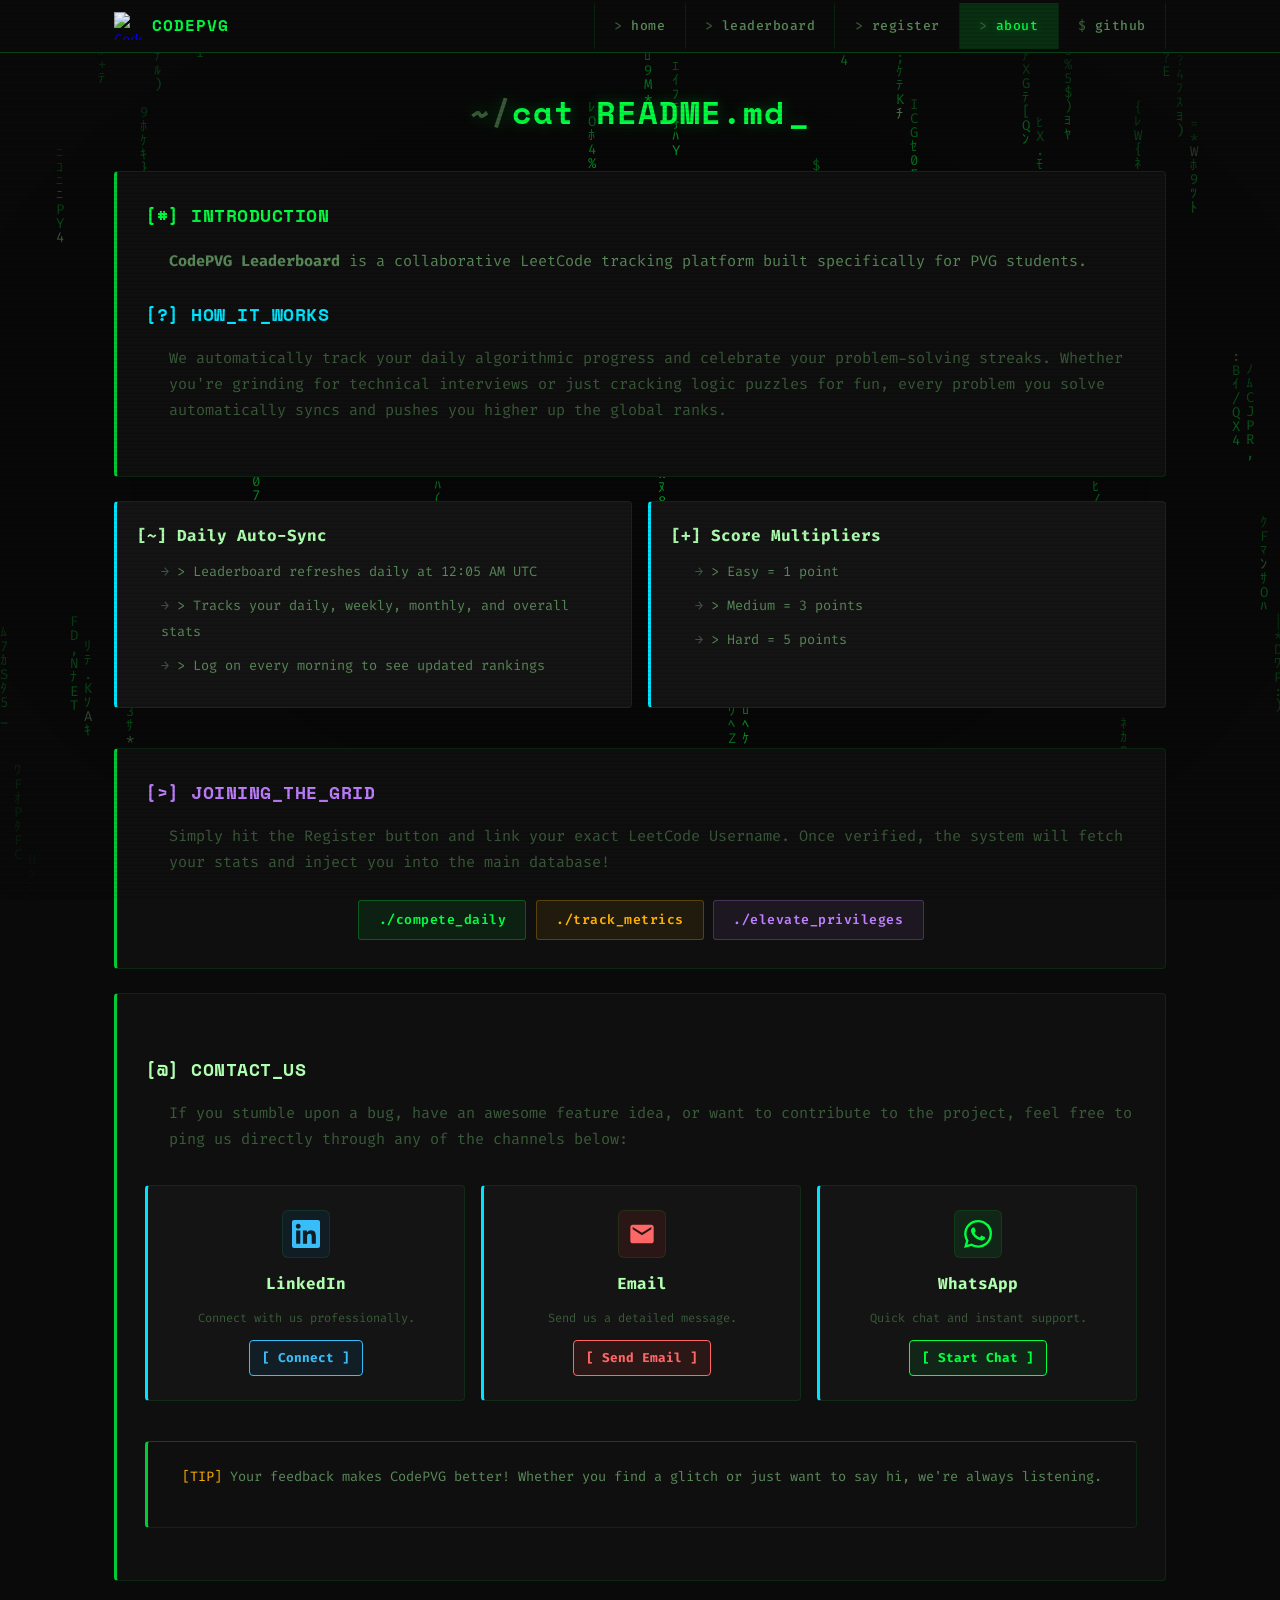
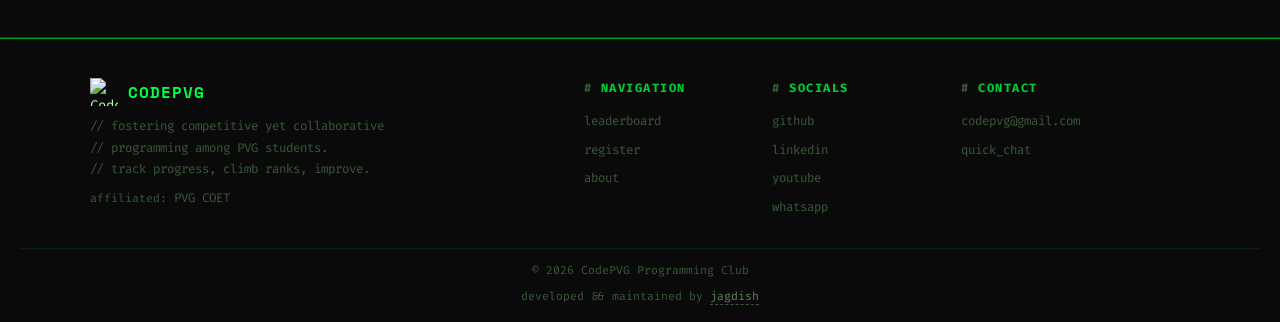
==== commit c1829eaa: "Minor edits in about page" ====
--- a/frontend/about.html
+++ b/frontend/about.html
@@ -16,66 +16,65 @@
 
     <main class="page">
         <div class="container">
-            <h1 class="page-title">About CodePVG Leaderboard</h1>
+            <h1 class="page-title">cat README.md</h1>
 
-            <div class="content-section">
-                <h2 class="section-title green">[*] Welcome to the PVG LeetCode Community.</h2>
+            <div class="content-section" style="margin-top: 2rem;">
+                <h2 class="section-title green" style="text-transform: uppercase;">[#] INTRODUCTION</h2>
                 
-                <p style="font-size: 1.1rem; line-height: 1.8; margin-bottom: 1.5rem; color: #ddd;">
-                    The CodePVG LeetCode Leaderboard is designed to foster a competitive yet collaborative 
-                    environment among PVG students. Our platform tracks your daily progress, celebrates 
-                    your achievements, and motivates you to consistently improve your problem-solving skills.
+                <p style="font-size: 0.95rem; line-height: 1.8; margin-bottom: 1.5rem; color: var(--text-dim); padding-left: 1.5rem;">
+                    <strong>CodePVG Leaderboard</strong> is a collaborative LeetCode tracking platform built specifically for PVG students.
                 </p>
 
-                <h3 class="section-title blue">[>] Our Mission</h3>
+                <h2 class="section-title blue" style="text-transform: uppercase;">[?] HOW_IT_WORKS</h2>
                 
-                <p style="font-size: 1rem; line-height: 1.7; margin-bottom: 1.5rem; color: #ccc;">
-                    To create a supportive community where PVG students can track their coding journey, 
-                    learn from each other, and prepare together for technical interviews and competitive programming.
+                <p style="font-size: 0.95rem; line-height: 1.7; margin-bottom: 1.5rem; color: var(--text-muted); padding-left: 1.5rem;">
+                    We automatically track your daily algorithmic progress and celebrate your problem-solving streaks. 
+                    Whether you're grinding for technical interviews or just cracking logic puzzles for fun, every problem 
+                    you solve automatically syncs and pushes you higher up the global ranks.
                 </p>
             </div>
 
-            <div class="feature-grid">
+            <div class="feature-grid" style="margin-bottom: 2.5rem;">
                 <div class="feature-card">
-                    <h3 class="feature-title green">[~] Tracking System</h3>
-                    <ul class="feature-list" style="padding-left: 1.2rem;">
-                        <li>Leaderboard data auto-syncs daily at 12:05 AM UTC</li>
-                        <li>Calculates daily, weekly, and overall rankings</li>
-                        <li>Stay up to date with fresh stats every morning</li>
+                    <h3 class="feature-title green">[~] Daily Auto-Sync</h3>
+                    <ul class="feature-list" style="padding-left: 1.5rem; color: var(--text-dim); font-size: 0.85rem; list-style-type: none;">
+                        <li style="margin-bottom: 0.5rem">> Leaderboard refreshes daily at 12:05 AM UTC</li>
+                        <li style="margin-bottom: 0.5rem">> Tracks your daily, weekly, monthly, and overall stats</li>
+                        <li style="margin-bottom: 0.5rem">> Log on every morning to see updated rankings</li>
                     </ul>
                 </div>                
 
                 <div class="feature-card">
-                    <h3 class="feature-title orange">[+] Scoring System</h3>
-                    <ul class="feature-list" style="padding-left: 1.2rem;">
-                        <li>Easy Problems: 1 point</li>
-                        <li>Medium Problems: 3 points</li>
-                        <li>Hard Problems: 5 points</li>
+                    <h3 class="feature-title orange">[+] Score Multipliers</h3>
+                    <ul class="feature-list" style="padding-left: 1.5rem; color: var(--text-dim); font-size: 0.85rem; list-style-type: none;">
+                        <li style="margin-bottom: 0.5rem">> Easy   = 1 point</li>
+                        <li style="margin-bottom: 0.5rem">> Medium = 3 points</li>
+                        <li style="margin-bottom: 0.5rem">> Hard   = 5 points</li>
                     </ul>
                 </div>
             </div>
 
-            <div class="content-section text-center">
-                <h3 class="section-title blue">[#] Ready to Join?</h3>
+            <div class="content-section">
+                <h2 class="section-title purple" style="text-transform: uppercase;">[>] JOINING_THE_GRID</h2>
                 
-                <p style="font-size: 1rem; line-height: 1.7; margin-bottom: 1.5rem; color: #ccc;">
-                    Start your journey today! Register with your LeetCode username and begin tracking 
-                    your progress. Every problem solved is a step towards becoming a better programmer.
+                <p style="font-size: 0.95rem; line-height: 1.7; margin-bottom: 1.5rem; color: var(--text-muted); padding-left: 1.5rem;">
+                    Simply hit the Register button and link your exact LeetCode Username. Once verified, 
+                    the system will fetch your stats and inject you into the main database!
                 </p>
 
-                <div class="badges">
-                    <div class="badge green">Compete Daily</div>
-                    <div class="badge orange">Track Progress</div>
-                    <div class="badge purple">Climb Ranks</div>
+                <div class="badges" style="justify-content: center; margin-top: 1.5rem;">
+                    <div class="badge green">./compete_daily</div>
+                    <div class="badge orange">./track_metrics</div>
+                    <div class="badge purple">./elevate_privileges</div>
                 </div>
             </div>
 
-            <div class="content-section text-center">
-                <h2 class="section-title purple">[@] Contact Us</h2>
+            <div class="content-section">
+                <h2 class="section-title cyan" style="text-transform: uppercase; margin-top: 2rem;">[@] CONTACT_US</h2>
                 
-                <p style="font-size: 1rem; line-height: 1.7; margin-bottom: 2rem; color: #ccc;">
-                    Have questions, suggestions, or want to contribute to our community? We'd love to hear from you! 
-                    Reach out through any of these channels and we'll get back to you as soon as possible.
+                <p style="font-size: 0.95rem; line-height: 1.7; margin-bottom: 2rem; color: var(--text-muted); padding-left: 1.5rem;">
+                    If you stumble upon a bug, have an awesome feature idea, or want to contribute to the project, 
+                    feel free to ping us directly through any of the channels below:
                 </p>
 
                 <div class="feature-grid">
@@ -86,9 +85,9 @@
                             </svg>
                         </div>
                         <h3 class="feature-title">LinkedIn</h3>
-                        <p class="contact-description">Connect with us professionally</p>
-                        <a href="https://www.linkedin.com/company/86346857" target="_blank" rel="noopener noreferrer" class="contact-btn linkedin-btn">
-                            Visit Our Page
+                        <p class="contact-description" style="font-size:0.75rem; color:var(--text-muted); font-family:var(--font-mono);">Connect with us professionally.</p>
+                        <a href="https://www.linkedin.com/company/86346857" target="_blank" rel="noopener noreferrer" class="contact-btn linkedin-btn" style="text-decoration:none; padding: 6px 12px; font-weight: bold; border: 1px solid currentColor; border-radius: 4px; display: inline-block;">
+                            Connect
                         </a>
                     </div>
 
@@ -99,8 +98,8 @@
                             </svg>
                         </div>
                         <h3 class="feature-title">Email</h3>
-                        <p class="contact-description">Send us a detailed message</p>
-                        <a href="mailto:jagadishdrp@gmail.com" class="contact-btn email-btn">
+                        <p class="contact-description" style="font-size:0.75rem; color:var(--text-muted); font-family:var(--font-mono);">Send us a detailed message.</p>
+                        <a href="mailto:jagadishdrp@gmail.com" class="contact-btn email-btn" style="text-decoration:none; padding: 6px 12px; font-weight: bold; border: 1px solid currentColor; border-radius: 4px; display: inline-block;">
                             Send Email
                         </a>
                     </div>
@@ -112,17 +111,17 @@
                             </svg>
                         </div>
                         <h3 class="feature-title">WhatsApp</h3>
-                        <p class="contact-description">Quick chat and instant support</p>
-                        <a href="https://wa.me/+919284205842" target="_blank" rel="noopener noreferrer" class="contact-btn whatsapp-btn">
+                        <p class="contact-description" style="font-size:0.75rem; color:var(--text-muted); font-family:var(--font-mono);">Quick chat and instant support.</p>
+                        <a href="https://wa.me/+919284205842" target="_blank" rel="noopener noreferrer" class="contact-btn whatsapp-btn" style="text-decoration:none; padding: 6px 12px; font-weight: bold; border: 1px solid currentColor; border-radius: 4px; display: inline-block;">
                             Start Chat
                         </a>
                     </div>
                 </div>
 
-                <div class="content-section text-center" style="margin-top: 2rem; padding-top: 2rem; border-top: 1px solid #444;">
-                    <p class="contact-description" style="line-height: 1.6;">
-                        <strong>// Pro Tip:</strong> Found a bug or have a feature idea? We're always looking to improve! 
-                        Don't hesitate to reach out - your feedback helps make CodePVG better for everyone.
+                <div class="content-section text-center" style="margin-top: 2.5rem; padding-top: 1.5rem; border-top: 1px solid var(--border-bright);">
+                    <p class="contact-description" style="line-height: 1.6; color: var(--text-dim); font-size: 0.85rem;">
+                        <span style="color: var(--amber)">[TIP]</span> Your feedback makes CodePVG better! Whether you find a glitch 
+                        or just want to say hi, we're always listening.
                     </p>
                 </div>
             </div>
--- a/frontend/styles/main.css
+++ b/frontend/styles/main.css
@@ -416,6 +416,18 @@
   transform: translateY(-1px);
 }
 
+.btn-error {
+  background: transparent;
+  border-color: rgba(255, 51, 51, 0.5);
+  color: var(--red);
+}
+
+.btn-error:hover {
+  background: rgba(255, 51, 51, 0.1);
+  box-shadow: 0 0 15px rgba(255, 51, 51, 0.2);
+  transform: translateY(-1px);
+}
+
 .hero-description {
   background: var(--bg-surface);
   border: 1px solid var(--border);
@@ -476,11 +488,141 @@
   margin-left: 4px;
 }
 
-.page-title::after {
-  content: ' _';
-  animation: blink 1s step-end infinite;
+/* ── Registration Forms ── */
+.form-container {
+  max-width: 580px;
+  margin: 0 auto;
+  padding: 0 1rem;
+}
+
+.form-card {
+  background: var(--bg-surface);
+  border: 1px solid var(--border-bright);
+  border-radius: 6px;
+  padding: 2.5rem;
+  box-shadow: 0 0 30px rgba(0, 255, 65, 0.05), inset 0 0 60px rgba(0, 255, 65, 0.02);
+}
+
+.form-group {
+  margin-bottom: 1.5rem;
+}
+
+.form-label {
+  display: block;
+  margin-bottom: 0.5rem;
+  font-weight: 600;
+  color: var(--green-dim);
+  font-size: 0.85rem;
+  letter-spacing: 0.5px;
+}
+
+.form-label::before {
+  content: '> ';
+  color: var(--text-muted);
+}
+
+.form-input {
+  width: 100%;
+  padding: 0.75rem 1rem;
+  border-radius: 4px;
+  border: 1px solid var(--border-bright);
+  background: var(--bg);
   color: var(--green);
-}
+  font-family: 'Fira Code', monospace;
+  font-size: 0.9rem;
+  outline: none;
+  transition: border-color 0.15s ease, box-shadow 0.15s ease;
+  caret-color: var(--green);
+}
+
+.form-input:focus {
+  border-color: var(--green);
+  box-shadow: 0 0 0 3px rgba(0, 255, 65, 0.08), 0 0 15px rgba(0, 255, 65, 0.1);
+}
+
+.form-input::placeholder {
+  color: var(--text-muted);
+  font-style: italic;
+}
+
+.form-help {
+  display: block;
+  margin-top: 0.4rem;
+  font-size: 0.75rem;
+  color: var(--text-muted);
+}
+
+.form-help::before {
+  content: '// ';
+}
+
+/* ── Interactive Bash Form Inputs ── */
+.form-input-bash-wrapper {
+  display: flex;
+  align-items: center;
+  width: 100%;
+  padding: 0.75rem 1rem;
+  border-radius: 4px;
+  border: 1px solid var(--border-bright);
+  background: var(--bg);
+  transition: border-color 0.15s ease, box-shadow 0.15s ease;
+  cursor: text;
+}
+
+.form-input-bash-wrapper:focus-within {
+  border-color: var(--green);
+  box-shadow: 0 0 0 3px rgba(0, 255, 65, 0.08), 0 0 15px rgba(0, 255, 65, 0.1);
+}
+
+.bash-prefix {
+  color: var(--text-muted);
+  font-family: 'Fira Code', monospace;
+  white-space: pre;
+  font-size: 0.9rem;
+}
+
+.bash-suffix {
+  color: var(--text-muted);
+  font-family: 'Fira Code', monospace;
+  opacity: 0;
+  font-size: 0.9rem;
+}
+
+.form-input.bash-active {
+  border: none !important;
+  box-shadow: none !important;
+  padding: 0;
+  background: transparent;
+  flex: 1;
+  margin-left: 2px;
+}
+
+/* ── Execution Log Container ── */
+.execution-log-container {
+  background: #000;
+  border: 1px solid var(--border-bright);
+  border-radius: 4px;
+  padding: 1.5rem;
+  font-family: 'Fira Code', monospace;
+  font-size: 0.85rem;
+  color: var(--green-dim);
+  display: none;
+  min-height: 250px;
+  max-height: 350px;
+  overflow-y: auto;
+  box-shadow: inset 0 0 20px rgba(0, 255, 65, 0.05);
+  margin-bottom: 1.5rem;
+  text-align: left;
+}
+
+.exec-log-line {
+  margin-bottom: 0.4rem;
+  animation: slideUpFade 0.2s ease-out;
+}
+
+.exec-log-line.wait    { color: var(--amber); }
+.exec-log-line.success { color: var(--green); text-shadow: 0 0 8px rgba(0,255,65,0.4); }
+.exec-log-line.error   { color: var(--red); text-shadow: 0 0 8px rgba(255,51,51,0.4); }
 
 /* ── Tabs ── */
 .tabs {
@@ -588,6 +730,42 @@
   color: var(--green);
 }
 
+.name-cell {
+  display: flex;
+  align-items: center;
+  gap: 8px;
+}
+
+.privilege-tag {
+  font-family: 'Fira Code', monospace;
+  font-size: 0.65rem;
+  font-weight: 700;
+  display: inline-block;
+  padding: 2px 6px;
+  background: rgba(0, 0, 0, 0.4);
+  border: 1px solid;
+  border-radius: 3px;
+  letter-spacing: 0.5px;
+}
+
+.root-tag {
+  color: var(--amber);
+  border-color: rgba(255, 176, 0, 0.4);
+  box-shadow: 0 0 10px rgba(255, 176, 0, 0.15);
+}
+
+.sudo-tag {
+  color: #e0e0e0;
+  border-color: rgba(224, 224, 224, 0.4);
+  box-shadow: 0 0 10px rgba(224, 224, 224, 0.15);
+}
+
+.exec-tag {
+  color: #cd7f32;
+  border-color: rgba(205, 127, 50, 0.4);
+  box-shadow: 0 0 10px rgba(205, 127, 50, 0.15);
+}
+
 .username {
   color: var(--cyan);
   font-family: 'Fira Code', monospace;
@@ -597,32 +775,35 @@
 }
 
 .user-link {
-  text-decoration: none;
-  color: inherit;
-  border-bottom: 1px dotted var(--text-muted);
-  transition: all 0.15s ease;
-  padding: 1px 4px;
+  text-decoration: underline;
+  text-decoration-color: var(--text-muted);
+  text-decoration-thickness: 1px;
+  text-underline-offset: 3px;
+  color: var(--cyan);
+  transition: all 0.2s ease;
   display: inline-block;
-  max-width: 100%;
+  max-width: calc(100% - 15px); /* Ensures it never touches the right column */
   overflow: hidden;
   text-overflow: ellipsis;
   white-space: nowrap;
   vertical-align: middle;
 }
 
+.user-link::after {
+  content: ' ↗';
+  font-size: 0.75rem;
+  color: var(--text-muted);
+  font-family: sans-serif;
+  transition: color 0.2s ease;
+}
+
 .user-link:hover {
-  background: var(--cyan);
-  color: var(--bg);
-  border-bottom-style: solid;
-  border-bottom-color: var(--cyan);
-  border-radius: 2px;
+  text-decoration-color: var(--cyan);
+  text-shadow: 0 0 10px rgba(0, 229, 255, 0.4);
 }
 
 .user-link:hover::after {
-  content: "_";
-  animation: blink 1s step-end infinite;
-  font-weight: bold;
-  margin-left: 2px;
+  color: var(--cyan);
 }
 
 .easy   { color: #00ff41; }
